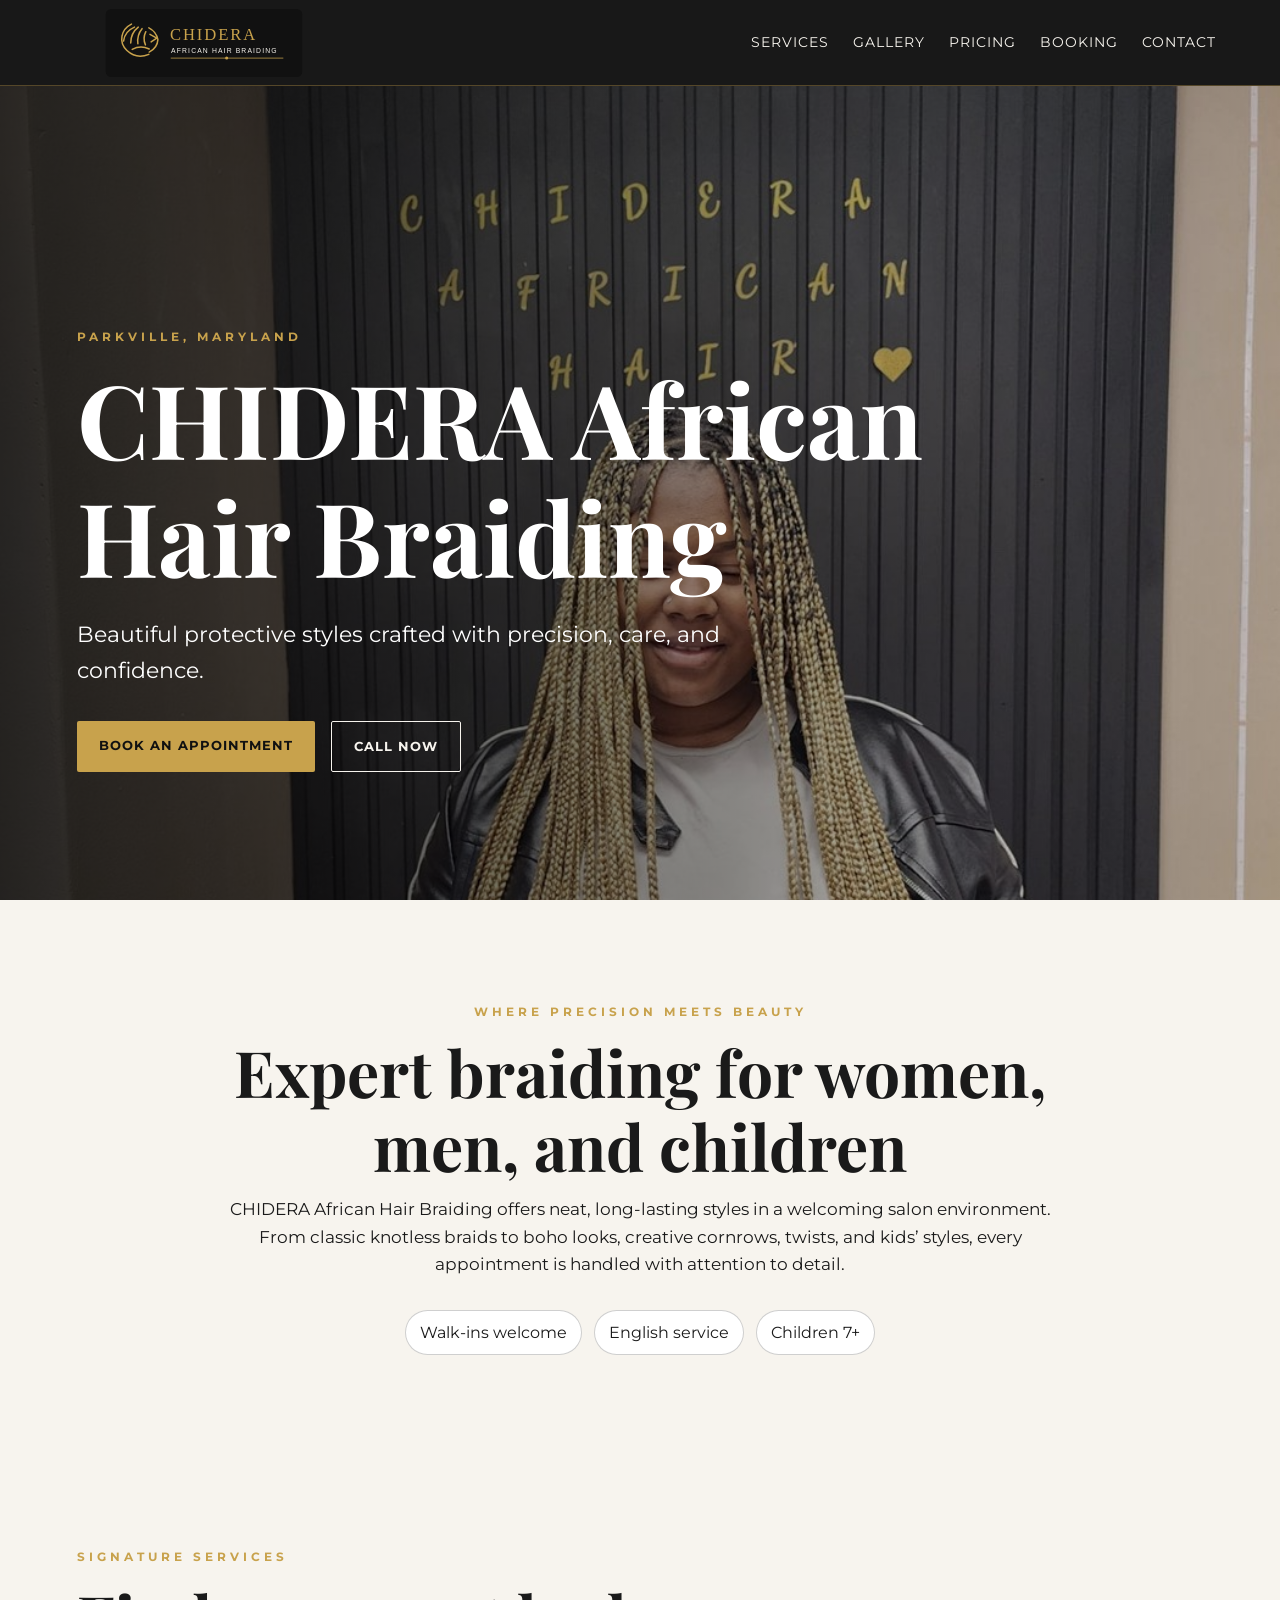
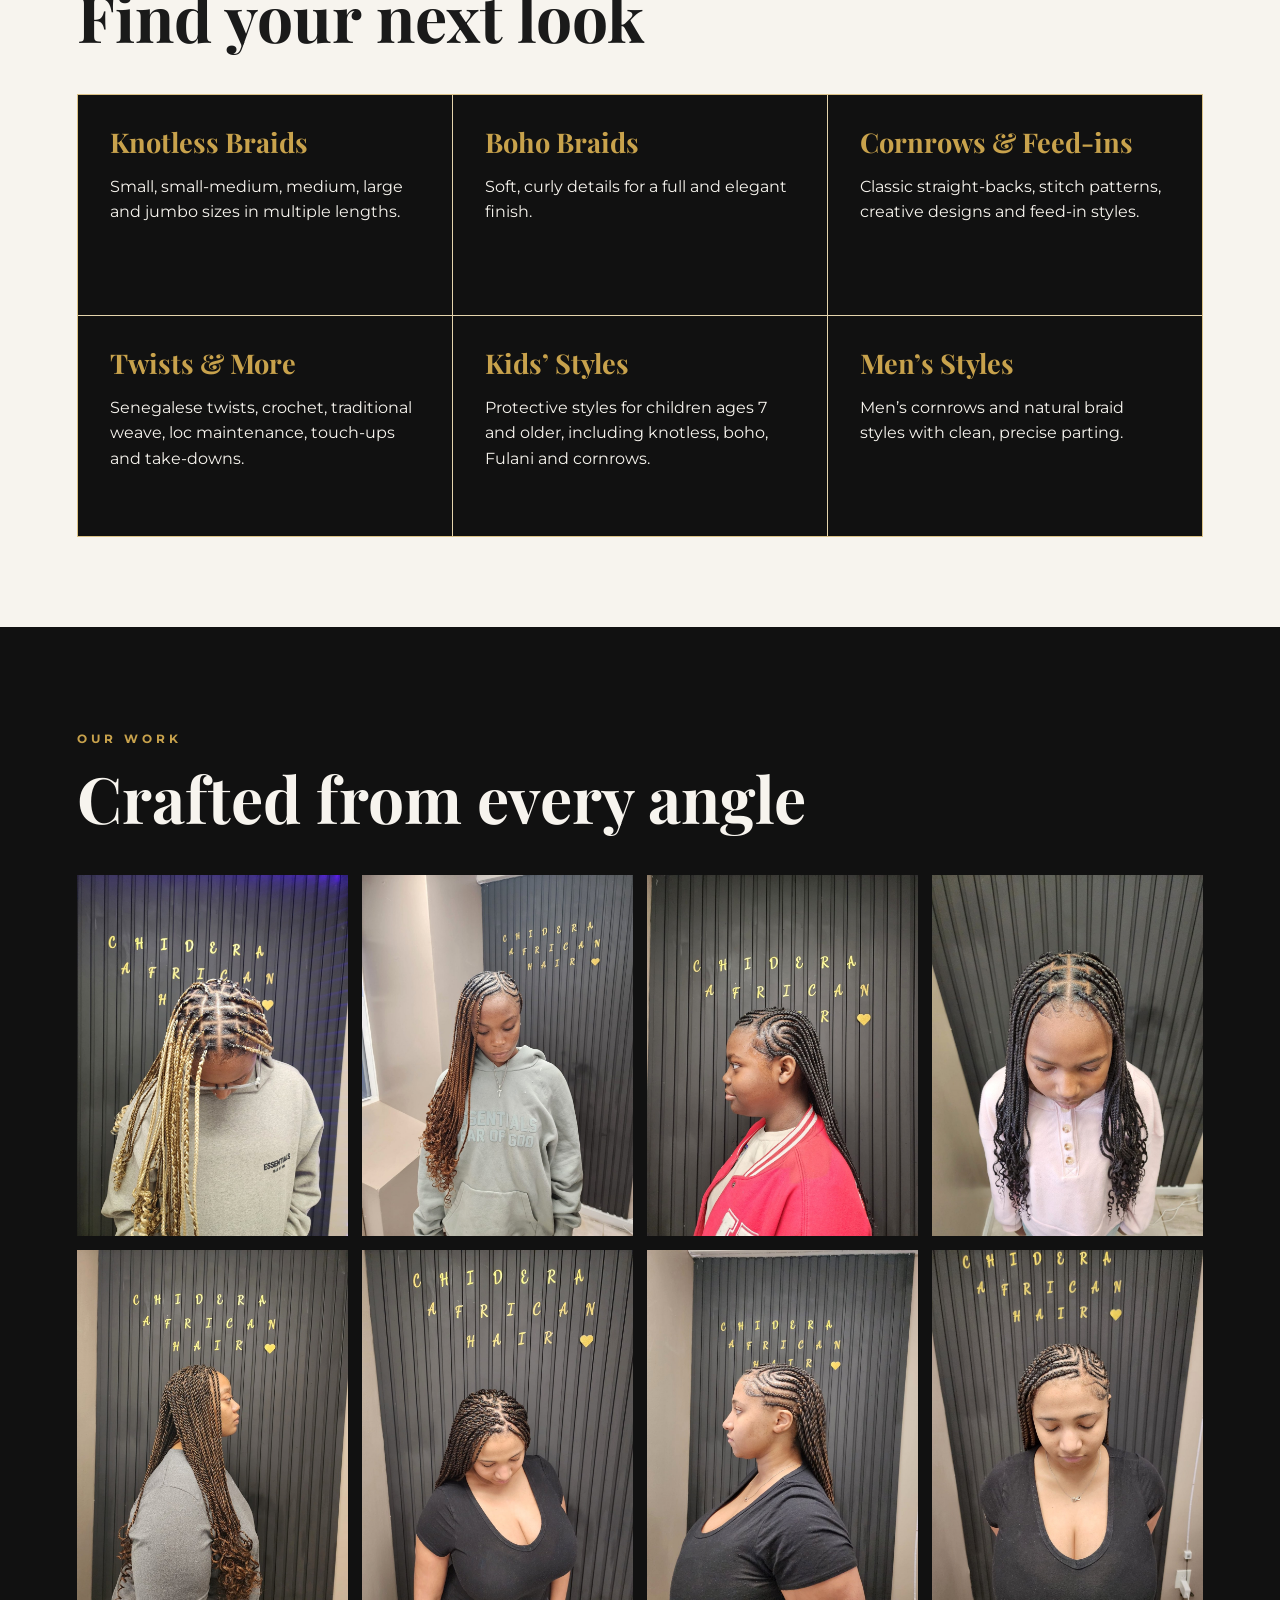
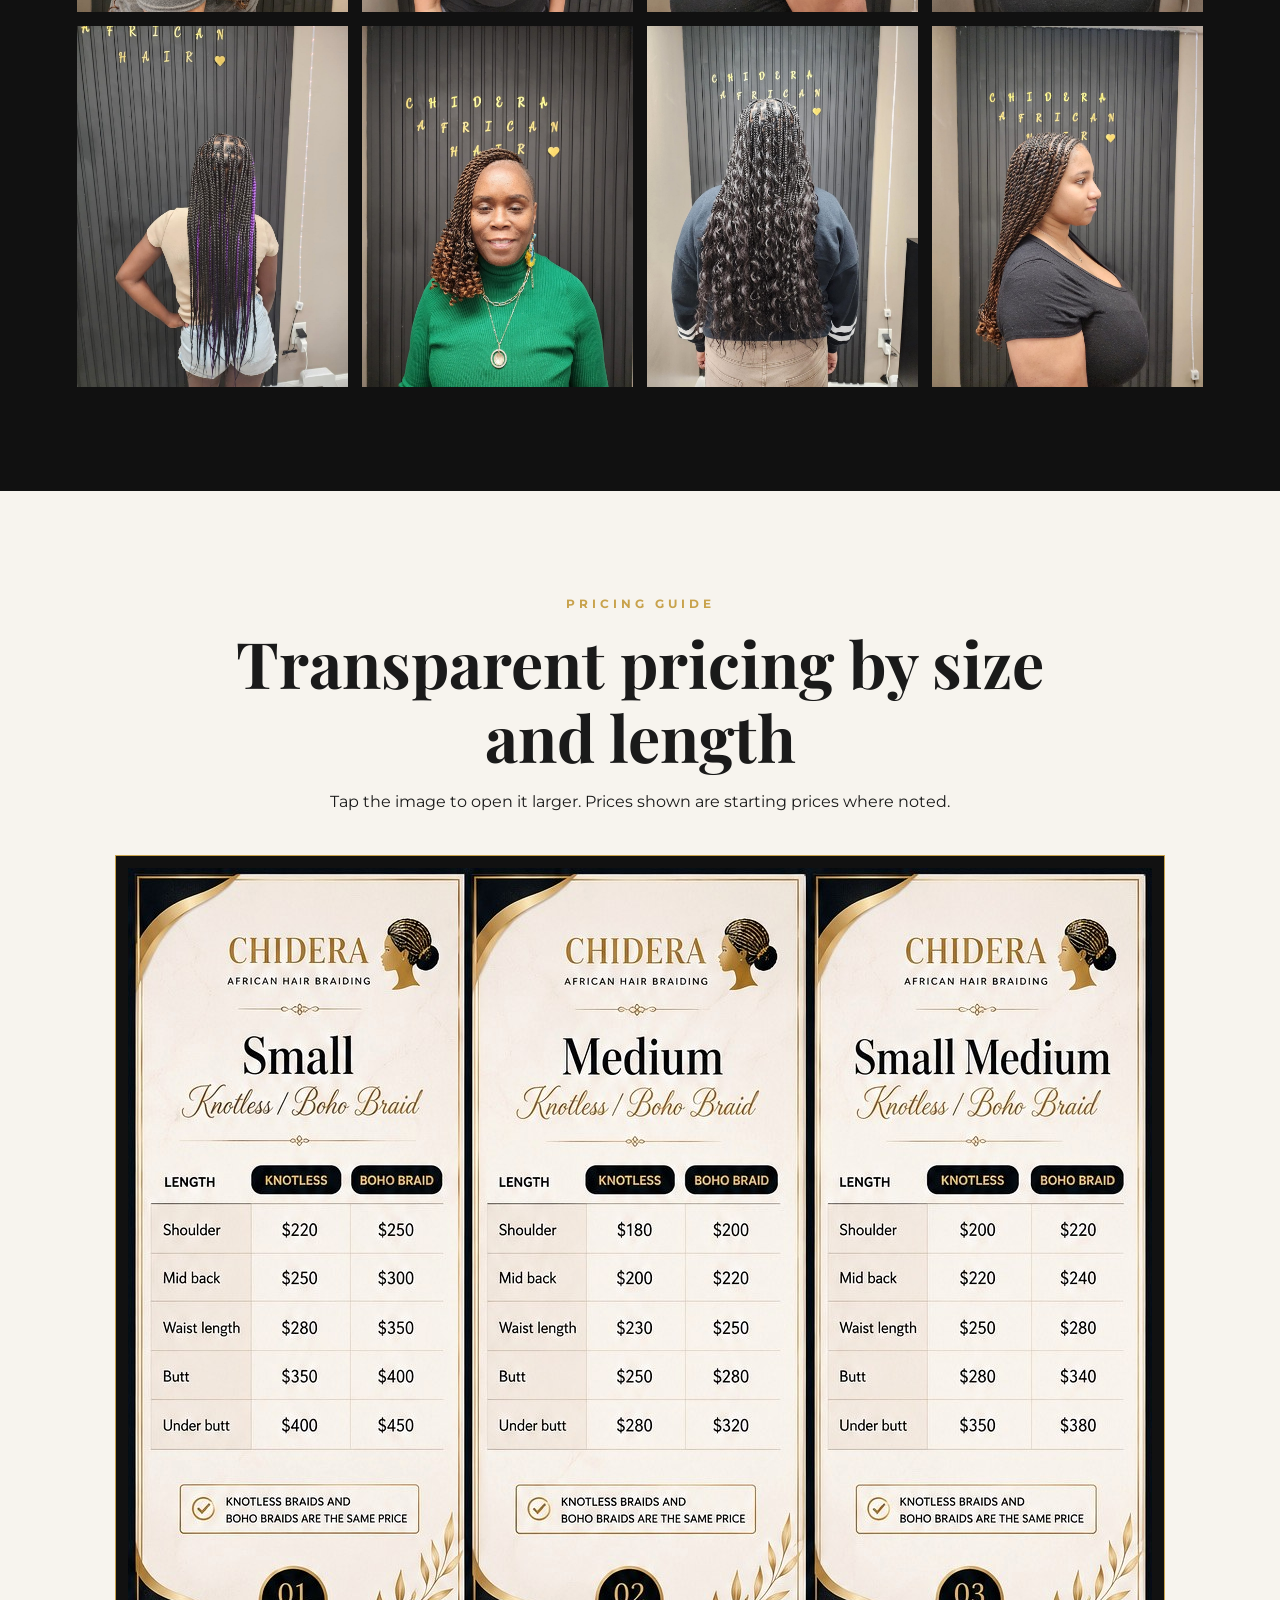
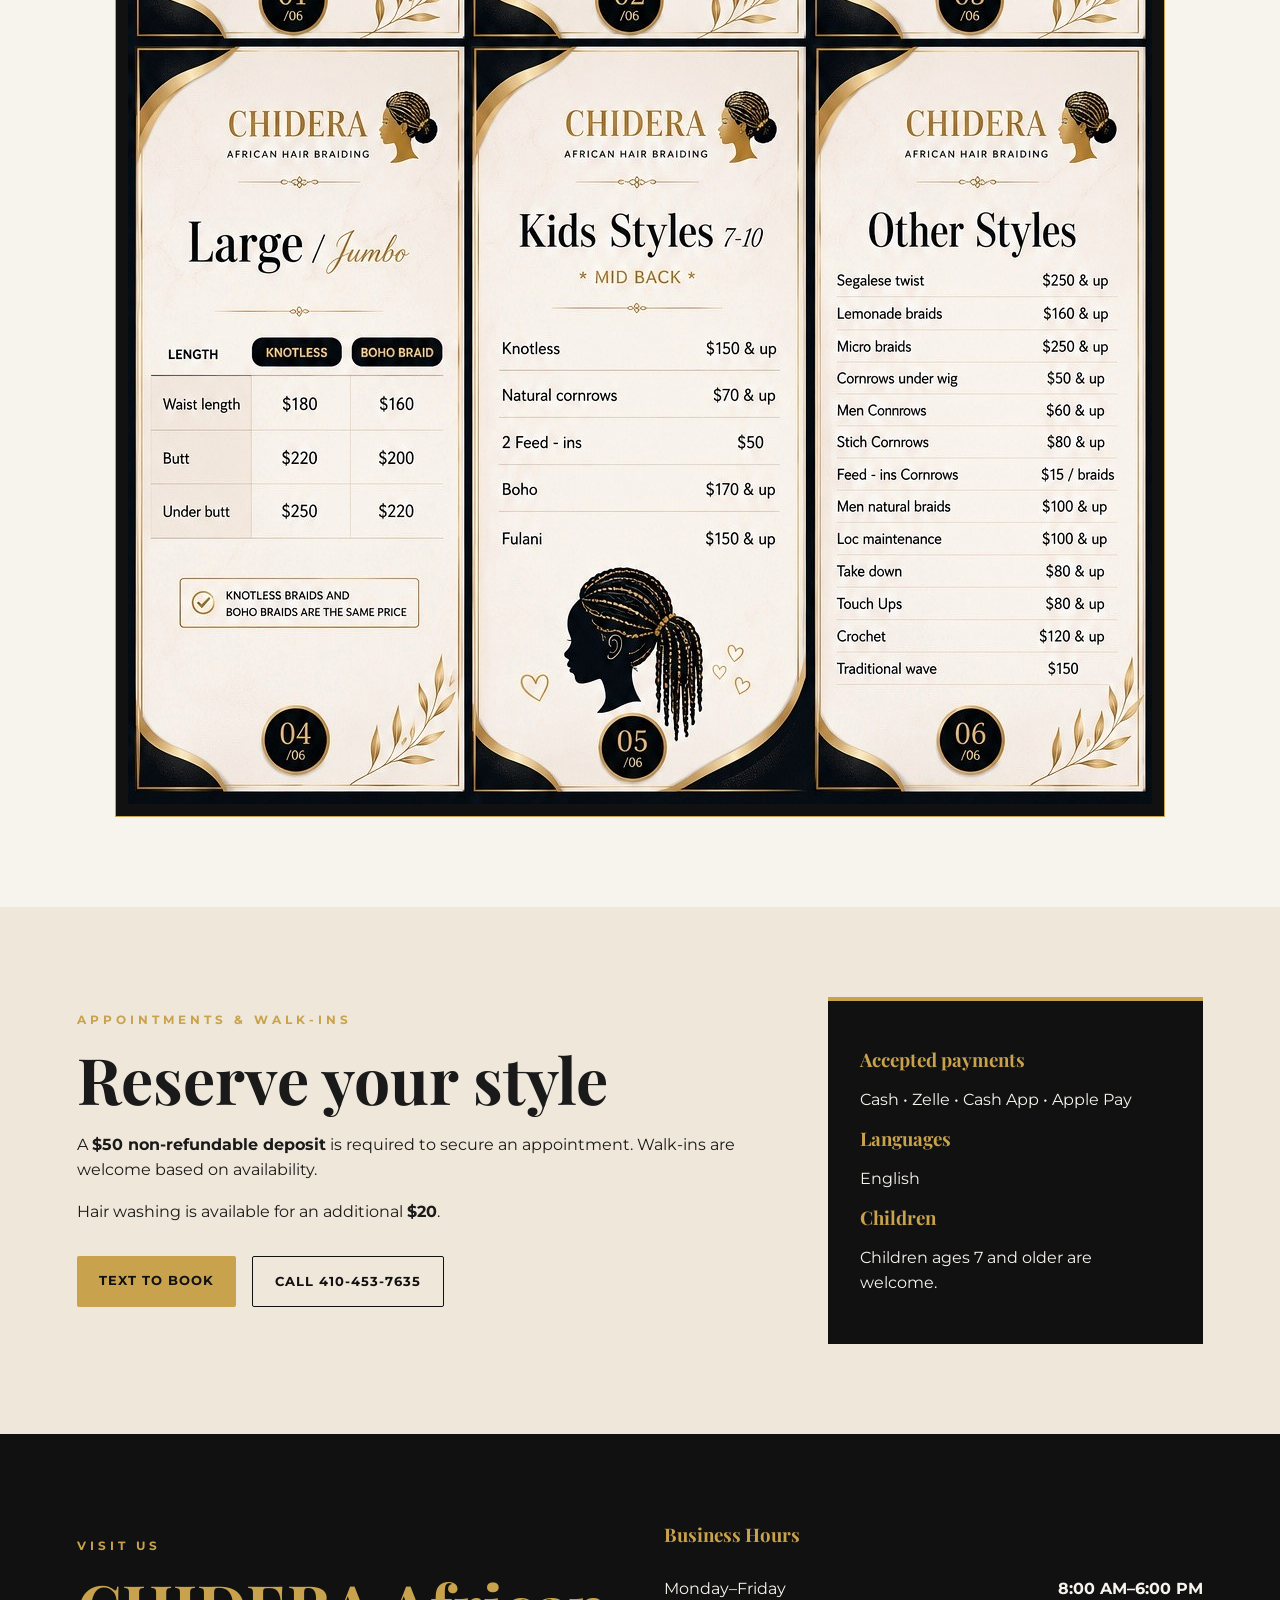
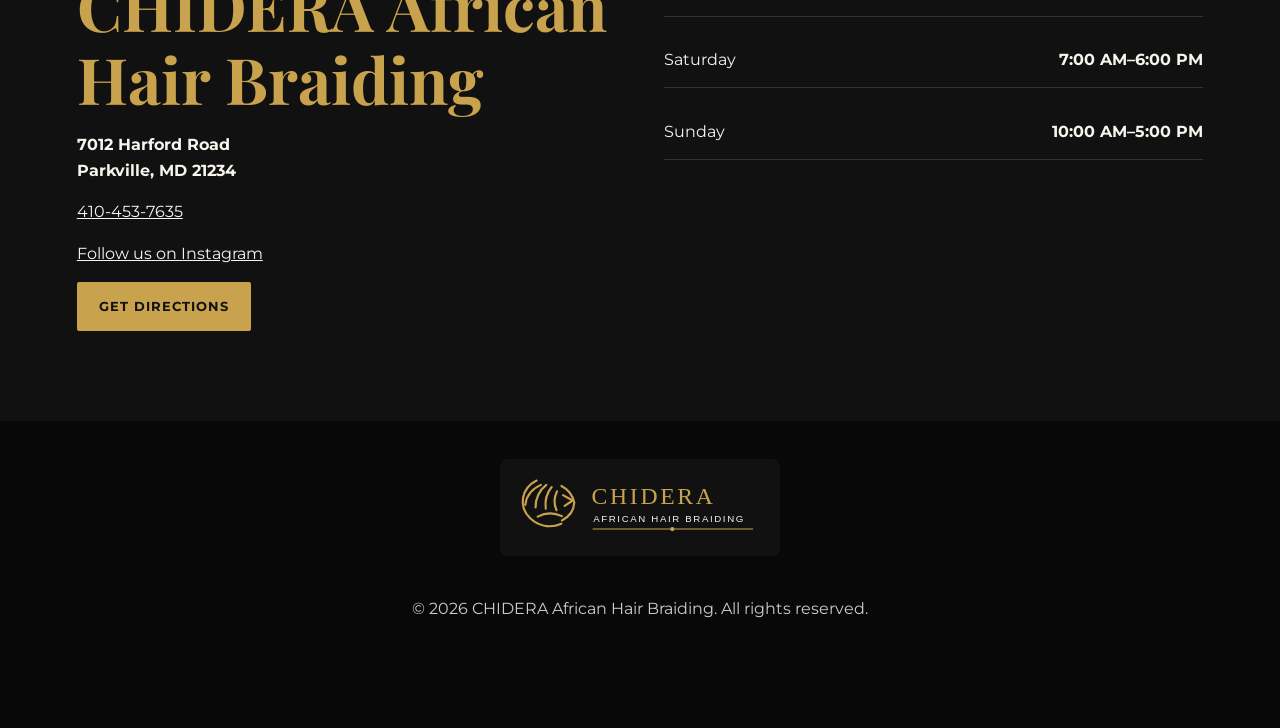
==== Index.html.html @ 881711e9 "Add files via upload" ====
<!doctype html>
<html lang="en">
<head>
  <meta charset="utf-8">
  <meta name="viewport" content="width=device-width, initial-scale=1">
  <title>CHIDERA African Hair Braiding | Parkville, MD</title>
  <meta name="description" content="Luxury African hair braiding in Parkville, Maryland. Knotless braids, boho braids, cornrows, twists, kids styles and more. Walk-ins welcome.">
  <link rel="preconnect" href="https://fonts.googleapis.com">
  <link rel="preconnect" href="https://fonts.gstatic.com" crossorigin>
  <link href="https://fonts.googleapis.com/css2?family=Montserrat:wght@400;500;600;700&family=Playfair+Display:wght@600;700&display=swap" rel="stylesheet">
  <link rel="stylesheet" href="styles.css">
</head>
<body>
<header class="nav">
  <a class="brand" href="#home"><img src="logo.svg" alt="CHIDERA African Hair Braiding"></a>
  <button class="menu" aria-label="Open menu">☰</button>
  <nav>
    <a href="#services">Services</a>
    <a href="#gallery">Gallery</a>
    <a href="#pricing">Pricing</a>
    <a href="#booking">Booking</a>
    <a href="#contact">Contact</a>
  </nav>
</header>

<main id="home">
  <section class="hero">
    <img src="hero.jpg" alt="Long blonde knotless braids by CHIDERA African Hair Braiding">
    <div class="hero-overlay"></div>
    <div class="hero-copy">
      <p class="eyebrow">Parkville, Maryland</p>
      <h1>CHIDERA African Hair Braiding</h1>
      <p>Beautiful protective styles crafted with precision, care, and confidence.</p>
      <div class="actions">
        <a class="btn gold" href="#booking">Book an Appointment</a>
        <a class="btn outline" href="tel:+14104537635">Call Now</a>
      </div>
    </div>
  </section>

  <section class="intro">
    <p class="eyebrow">Where precision meets beauty</p>
    <h2>Expert braiding for women, men, and children</h2>
    <p>CHIDERA African Hair Braiding offers neat, long-lasting styles in a welcoming salon environment. From classic knotless braids to boho looks, creative cornrows, twists, and kids’ styles, every appointment is handled with attention to detail.</p>
    <div class="chips">
      <span>Walk-ins welcome</span><span>English service</span><span>Children 7+</span>
    </div>
  </section>

  <section id="services" class="section">
    <div class="section-heading">
      <p class="eyebrow">Signature services</p>
      <h2>Find your next look</h2>
    </div>
    <div class="service-grid">
      <article><h3>Knotless Braids</h3><p>Small, small-medium, medium, large and jumbo sizes in multiple lengths.</p></article>
      <article><h3>Boho Braids</h3><p>Soft, curly details for a full and elegant finish.</p></article>
      <article><h3>Cornrows & Feed-ins</h3><p>Classic straight-backs, stitch patterns, creative designs and feed-in styles.</p></article>
      <article><h3>Twists & More</h3><p>Senegalese twists, crochet, traditional weave, loc maintenance, touch-ups and take-downs.</p></article>
      <article><h3>Kids’ Styles</h3><p>Protective styles for children ages 7 and older, including knotless, boho, Fulani and cornrows.</p></article>
      <article><h3>Men’s Styles</h3><p>Men’s cornrows and natural braid styles with clean, precise parting.</p></article>
    </div>
  </section>

  <section id="gallery" class="section gallery-section">
    <div class="section-heading">
      <p class="eyebrow">Our work</p>
      <h2>Crafted from every angle</h2>
    </div>
    <div class="gallery">
      <img src="gallery1.jpg" alt="Braided style">
      <img src="gallery2.jpg" alt="Twist style">
      <img src="gallery3.jpg" alt="Long box braids">
      <img src="gallery4.jpg" alt="Fulani braids">
      <img src="gallery5.jpg" alt="Boho twists">
      <img src="gallery6.jpg" alt="Curled side braid style">
      <img src="gallery7.jpg" alt="Kids cornrow style">
      <img src="gallery8.jpg" alt="Feed-in braid style">
      <img src="gallery9.jpg" alt="Long boho braids">
      <img src="gallery10.jpg" alt="Kids boho braids">
      <img src="gallery11.jpg" alt="Side-swept cornrows">
      <img src="gallery12.jpg" alt="Long twist style">
    </div>
  </section>

  <section id="pricing" class="section pricing">
    <div class="section-heading">
      <p class="eyebrow">Pricing guide</p>
      <h2>Transparent pricing by size and length</h2>
      <p>Tap the image to open it larger. Prices shown are starting prices where noted.</p>
    </div>
    <a href="prices.jpg" target="_blank" class="price-card">
      <img src="prices.jpg" alt="CHIDERA African Hair Braiding price list">
    </a>
  </section>

  <section id="booking" class="section booking">
    <div>
      <p class="eyebrow">Appointments & walk-ins</p>
      <h2>Reserve your style</h2>
      <p>A <strong>$50 non-refundable deposit</strong> is required to secure an appointment. Walk-ins are welcome based on availability.</p>
            <p>Hair washing is available for an additional <strong>$20</strong>.</p>
      <div class="actions">
        <a class="btn gold" href="sms:+14104537635?&body=Hello%20CHIDERA%2C%20I%20would%20like%20to%20book%20an%20appointment.">Text to Book</a>
        <a class="btn outline dark" href="tel:+14104537635">Call 410-453-7635</a>
      </div>
    </div>
    <aside>
      <h3>Accepted payments</h3>
      <p>Cash • Zelle • Cash App • Apple Pay</p>
      <h3>Languages</h3>
      <p>English</p>
      <h3>Children</h3>
      <p>Children ages 7 and older are welcome.</p>
    </aside>
  </section>

  <section id="contact" class="section contact">
    <div>
      <p class="eyebrow">Visit us</p>
      <h2>CHIDERA African Hair Braiding</h2>
      <p><strong>7012 Harford Road<br>Parkville, MD 21234</strong></p>
      <p><a href="tel:+14104537635">410-453-7635</a></p>
      <p><a href="https://www.instagram.com/chideraafricanhair?igsh=MWhpanRmNjJzamo5cA==" target="_blank" rel="noopener">Follow us on Instagram</a></p>
      <a class="btn gold" href="https://www.google.com/maps/search/?api=1&query=7012+Harford+Road+Parkville+MD+21234" target="_blank" rel="noopener">Get Directions</a>
    </div>
    <div class="hours">
      <h3>Business Hours</h3>
      <p><span>Monday–Friday</span><strong>8:00 AM–6:00 PM</strong></p>
      <p><span>Saturday</span><strong>7:00 AM–6:00 PM</strong></p>
      <p><span>Sunday</span><strong>10:00 AM–5:00 PM</strong></p>
    </div>
  </section>
</main>

<footer>
  <img src="logo.svg" alt="">
  <p>© <span id="year"></span> CHIDERA African Hair Braiding. All rights reserved.</p>
</footer>

<div class="mobile-bar">
  <a href="tel:+14104537635">Call</a>
  <a href="sms:+14104537635">Text</a>
  <a href="#booking">Book</a>
</div>
<script src="script.js"></script>
</body>
</html>
---- styles.css ----
:root{
  --black:#111111; --gold:#c8a24c; --ivory:#f7f4ee; --cocoa:#8b5e3c; --white:#fff;
}
*{box-sizing:border-box}
html{scroll-behavior:smooth}
body{margin:0;background:var(--ivory);color:#1a1a1a;font-family:Montserrat,Arial,sans-serif;line-height:1.6}
h1,h2,h3{font-family:"Playfair Display",Georgia,serif;line-height:1.15;margin:0 0 .8rem}
h1{font-size:clamp(3rem,8vw,6.5rem);max-width:900px}
h2{font-size:clamp(2.2rem,5vw,4.2rem)}
a{color:inherit}
.nav{height:86px;display:flex;align-items:center;justify-content:space-between;padding:10px 5vw;background:rgba(17,17,17,.97);position:sticky;top:0;z-index:30;border-bottom:1px solid rgba(200,162,76,.35)}
.brand img{width:280px;max-height:68px;display:block}
.nav nav{display:flex;gap:1.5rem}
.nav nav a{color:var(--ivory);text-decoration:none;font-size:.9rem;text-transform:uppercase;letter-spacing:1px}
.menu{display:none;background:none;border:0;color:var(--gold);font-size:2rem}
.hero{position:relative;min-height:calc(100vh - 86px);display:grid;align-items:end;overflow:hidden;background:#000}
.hero>img{position:absolute;inset:0;width:100%;height:100%;object-fit:cover;object-position:center 25%}
.hero-overlay{position:absolute;inset:0;background:linear-gradient(90deg,rgba(0,0,0,.82) 0%,rgba(0,0,0,.48) 50%,rgba(0,0,0,.12) 100%)}
.hero-copy{position:relative;z-index:2;color:#fff;padding:8vw 6vw 10vw;max-width:1050px}
.hero-copy p:not(.eyebrow){font-size:clamp(1.05rem,2vw,1.4rem);max-width:690px}
.eyebrow{text-transform:uppercase;letter-spacing:4px;color:var(--gold);font-weight:700;font-size:.78rem}
.actions{display:flex;gap:1rem;flex-wrap:wrap;margin-top:2rem}
.btn{display:inline-block;padding:14px 22px;border-radius:2px;text-decoration:none;font-weight:700;text-transform:uppercase;letter-spacing:1px;font-size:.82rem}
.btn.gold{background:var(--gold);color:#111}
.btn.outline{border:1px solid var(--ivory);color:var(--ivory)}
.btn.outline.dark{border-color:#111;color:#111}
.intro,.section{padding:90px 6vw}
.intro{text-align:center;max-width:1050px;margin:auto}
.intro p:not(.eyebrow){max-width:850px;margin:0 auto 2rem;font-size:1.08rem}
.chips{display:flex;justify-content:center;gap:.7rem;flex-wrap:wrap}
.chips span{border:1px solid rgba(17,17,17,.2);padding:.55rem .9rem;border-radius:50px;background:white}
.section-heading{max-width:850px;margin-bottom:2.5rem}
.service-grid{display:grid;grid-template-columns:repeat(3,1fr);gap:1px;background:rgba(200,162,76,.4);border:1px solid rgba(200,162,76,.4)}
.service-grid article{background:#111;color:#f7f4ee;padding:2rem;min-height:220px}
.service-grid h3{color:var(--gold);font-size:1.7rem}
.gallery-section{background:#111;color:var(--ivory)}
.gallery{columns:4 260px;column-gap:14px}
.gallery img{width:100%;display:block;margin:0 0 14px;break-inside:avoid;cursor:zoom-in;transition:transform .25s ease}
.gallery img:hover{transform:scale(1.015)}
.pricing{text-align:center}
.pricing .section-heading{margin-left:auto;margin-right:auto}
.price-card{display:block;max-width:1050px;margin:auto;background:#111;padding:12px;border:1px solid var(--gold)}
.price-card img{display:block;width:100%;height:auto}
.booking{display:grid;grid-template-columns:1.5fr .8fr;gap:3rem;background:#efe7da}
.booking aside{background:#111;color:var(--ivory);padding:2rem;border-top:4px solid var(--gold)}
.booking aside h3{color:var(--gold);margin-top:1rem}
.contact{display:grid;grid-template-columns:1fr 1fr;gap:3rem;background:#111;color:var(--ivory)}
.contact h2,.contact h3{color:var(--gold)}
.hours p{display:flex;justify-content:space-between;gap:1rem;padding:.9rem 0;border-bottom:1px solid rgba(255,255,255,.14)}
footer{background:#080808;color:#ccc;text-align:center;padding:38px 20px 90px}
footer img{width:280px;max-width:90%;margin-bottom:1rem}
.mobile-bar{display:none}
@media(max-width:900px){
  .nav nav{display:none;position:absolute;top:86px;left:0;right:0;background:#111;padding:1.4rem 6vw;flex-direction:column}
  .nav nav.open{display:flex}
  .menu{display:block}
  .brand img{width:225px}
  .service-grid{grid-template-columns:1fr 1fr}
  .booking,.contact{grid-template-columns:1fr}
}
@media(max-width:600px){
  .nav{height:74px}
  .nav nav{top:74px}
  .brand img{width:190px}
  .hero{min-height:78vh}
  .hero>img{object-position:58% center}
  .hero-copy{padding:22vh 6vw 8vh}
  .intro,.section{padding:65px 6vw}
  .service-grid{grid-template-columns:1fr}
  .service-grid article{min-height:auto}
  .gallery{columns:2 140px}
  .mobile-bar{position:fixed;display:grid;grid-template-columns:repeat(3,1fr);left:0;right:0;bottom:0;background:#111;z-index:50;border-top:1px solid var(--gold)}
  .mobile-bar a{text-align:center;color:var(--ivory);text-decoration:none;padding:14px 8px;font-weight:700}
  .mobile-bar a:last-child{background:var(--gold);color:#111}
}
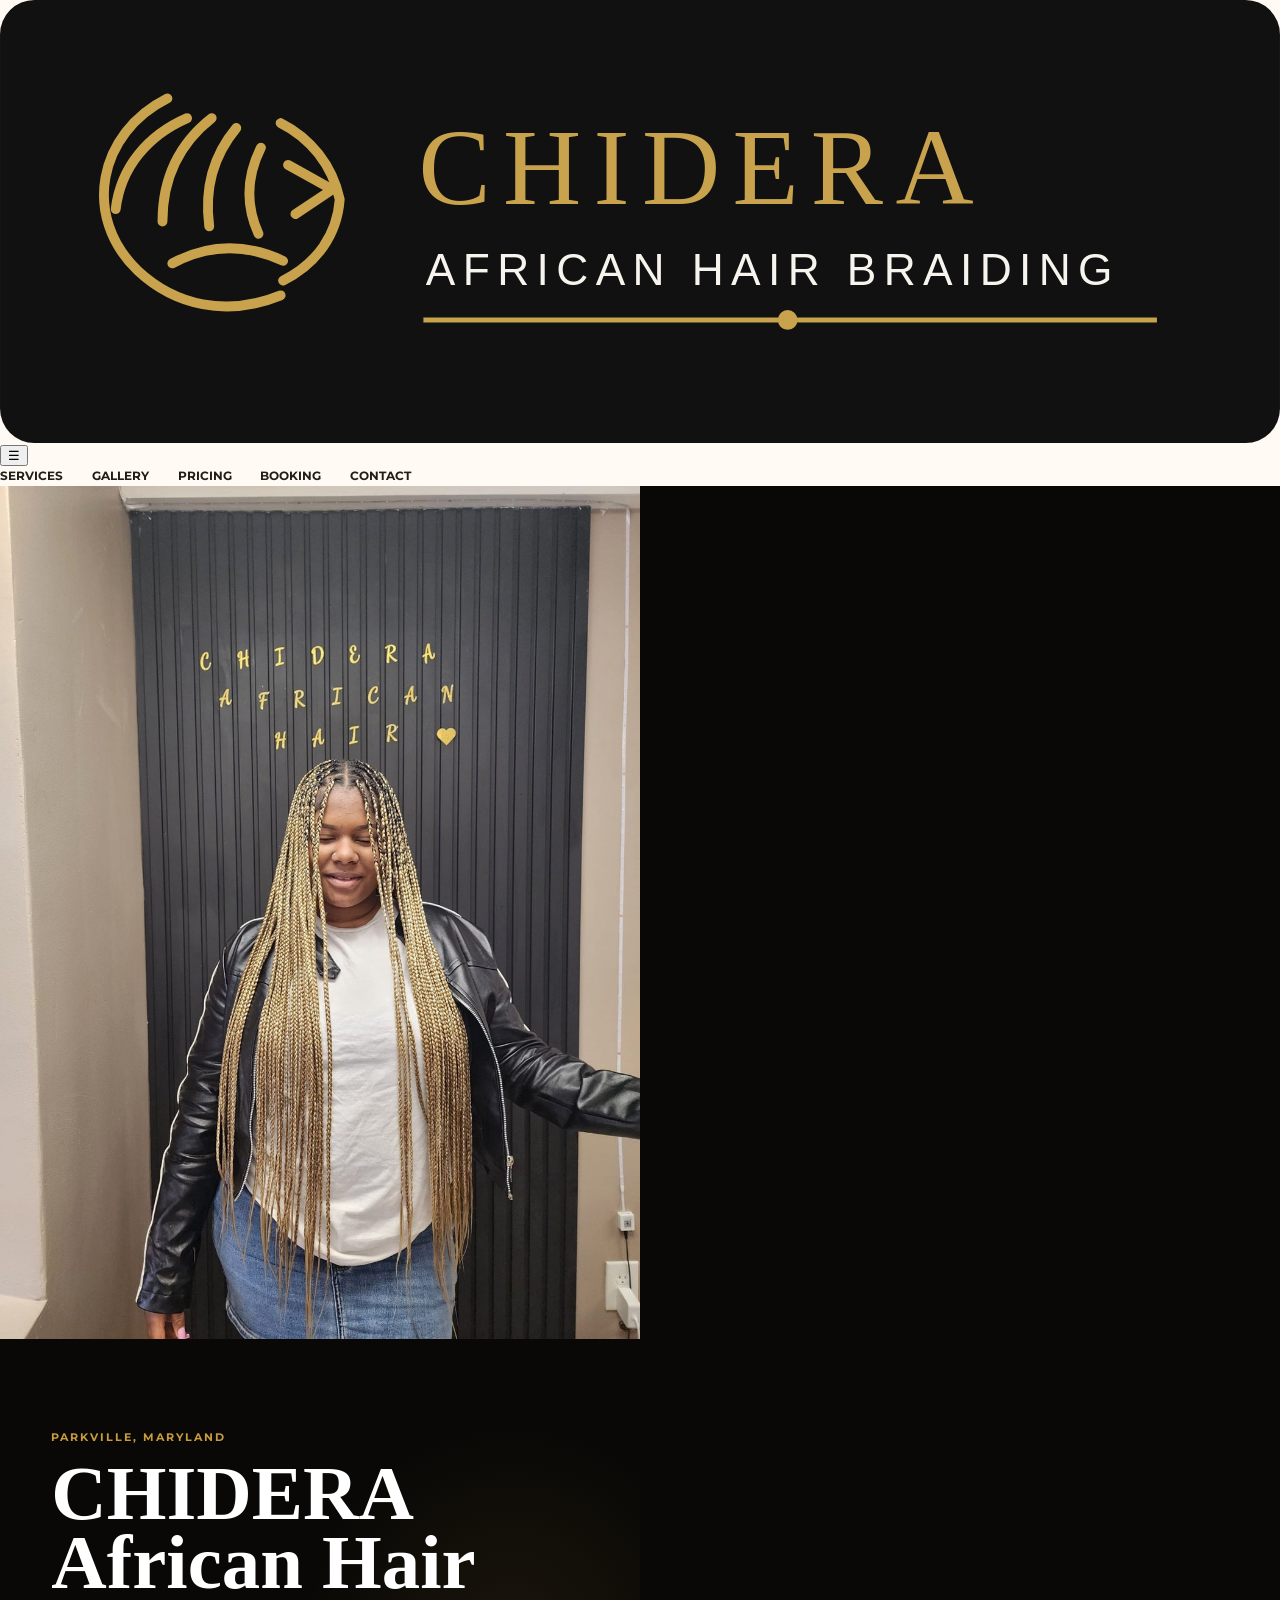
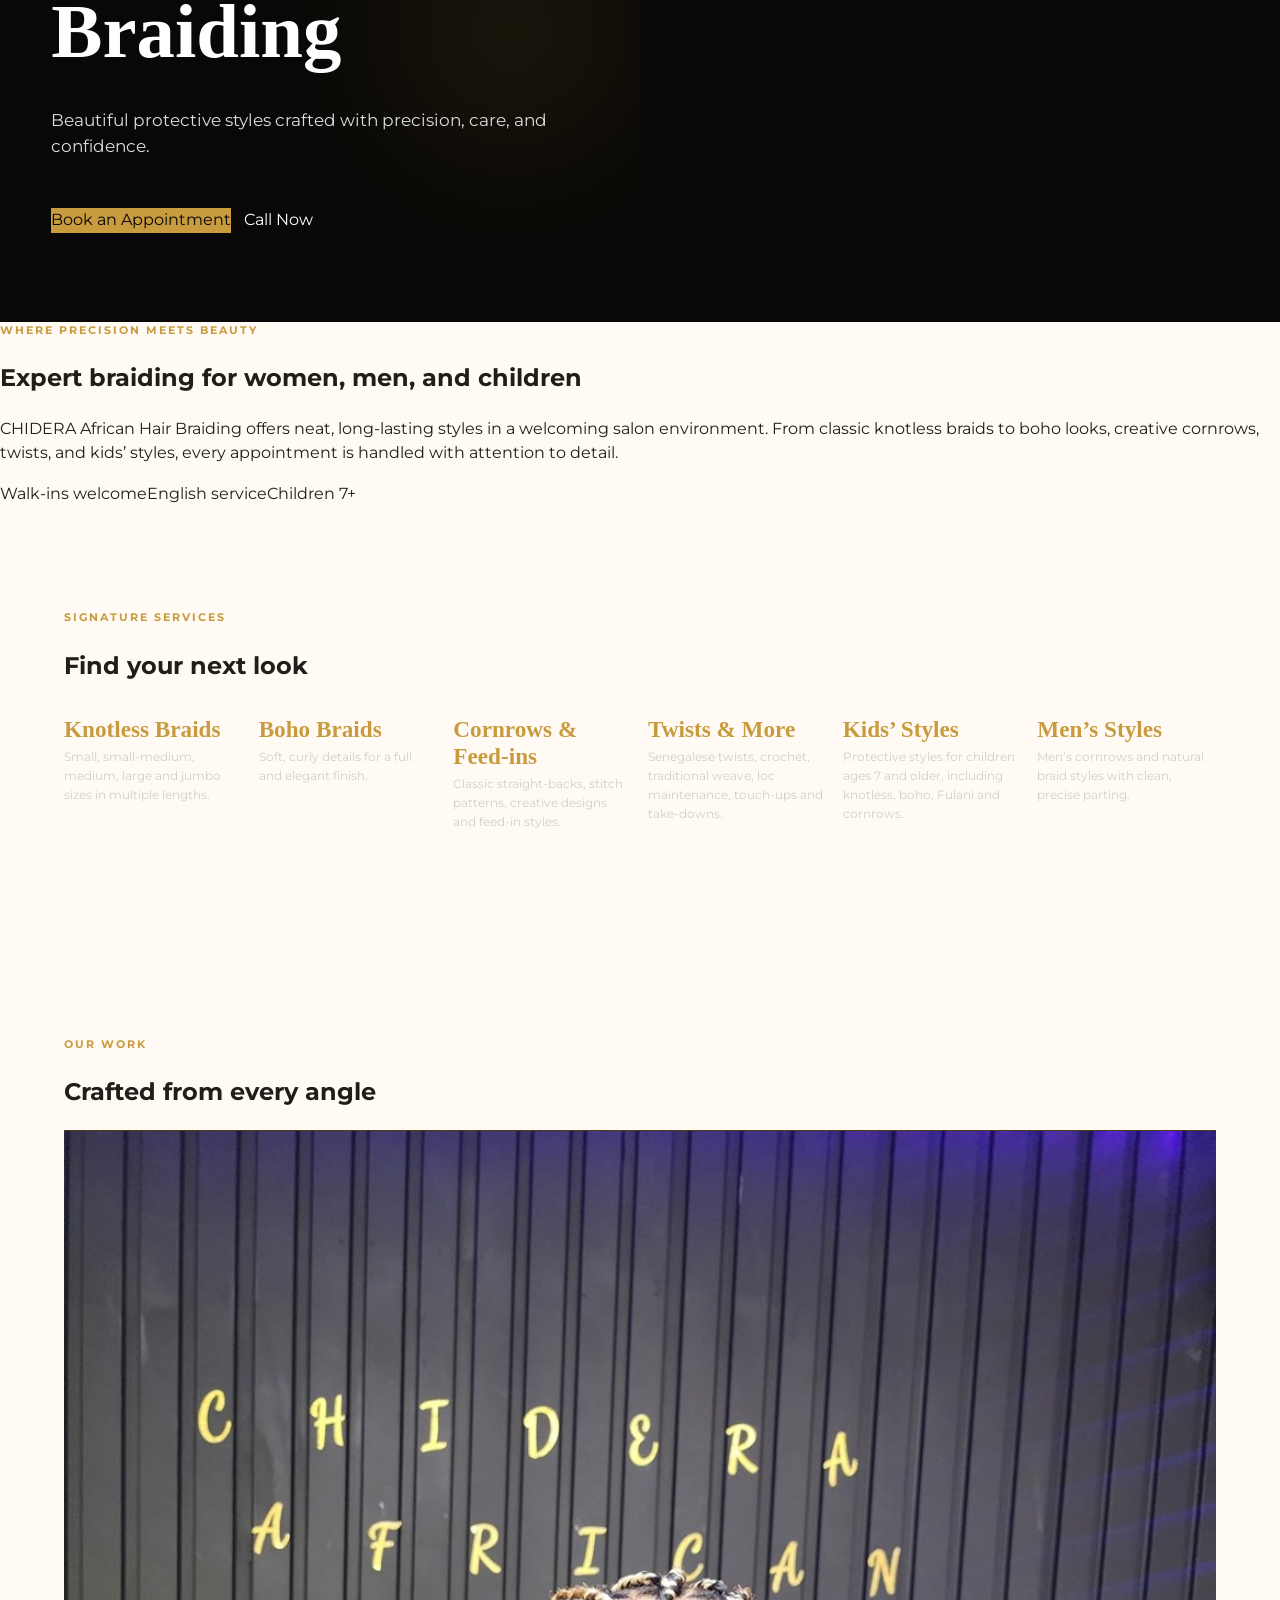
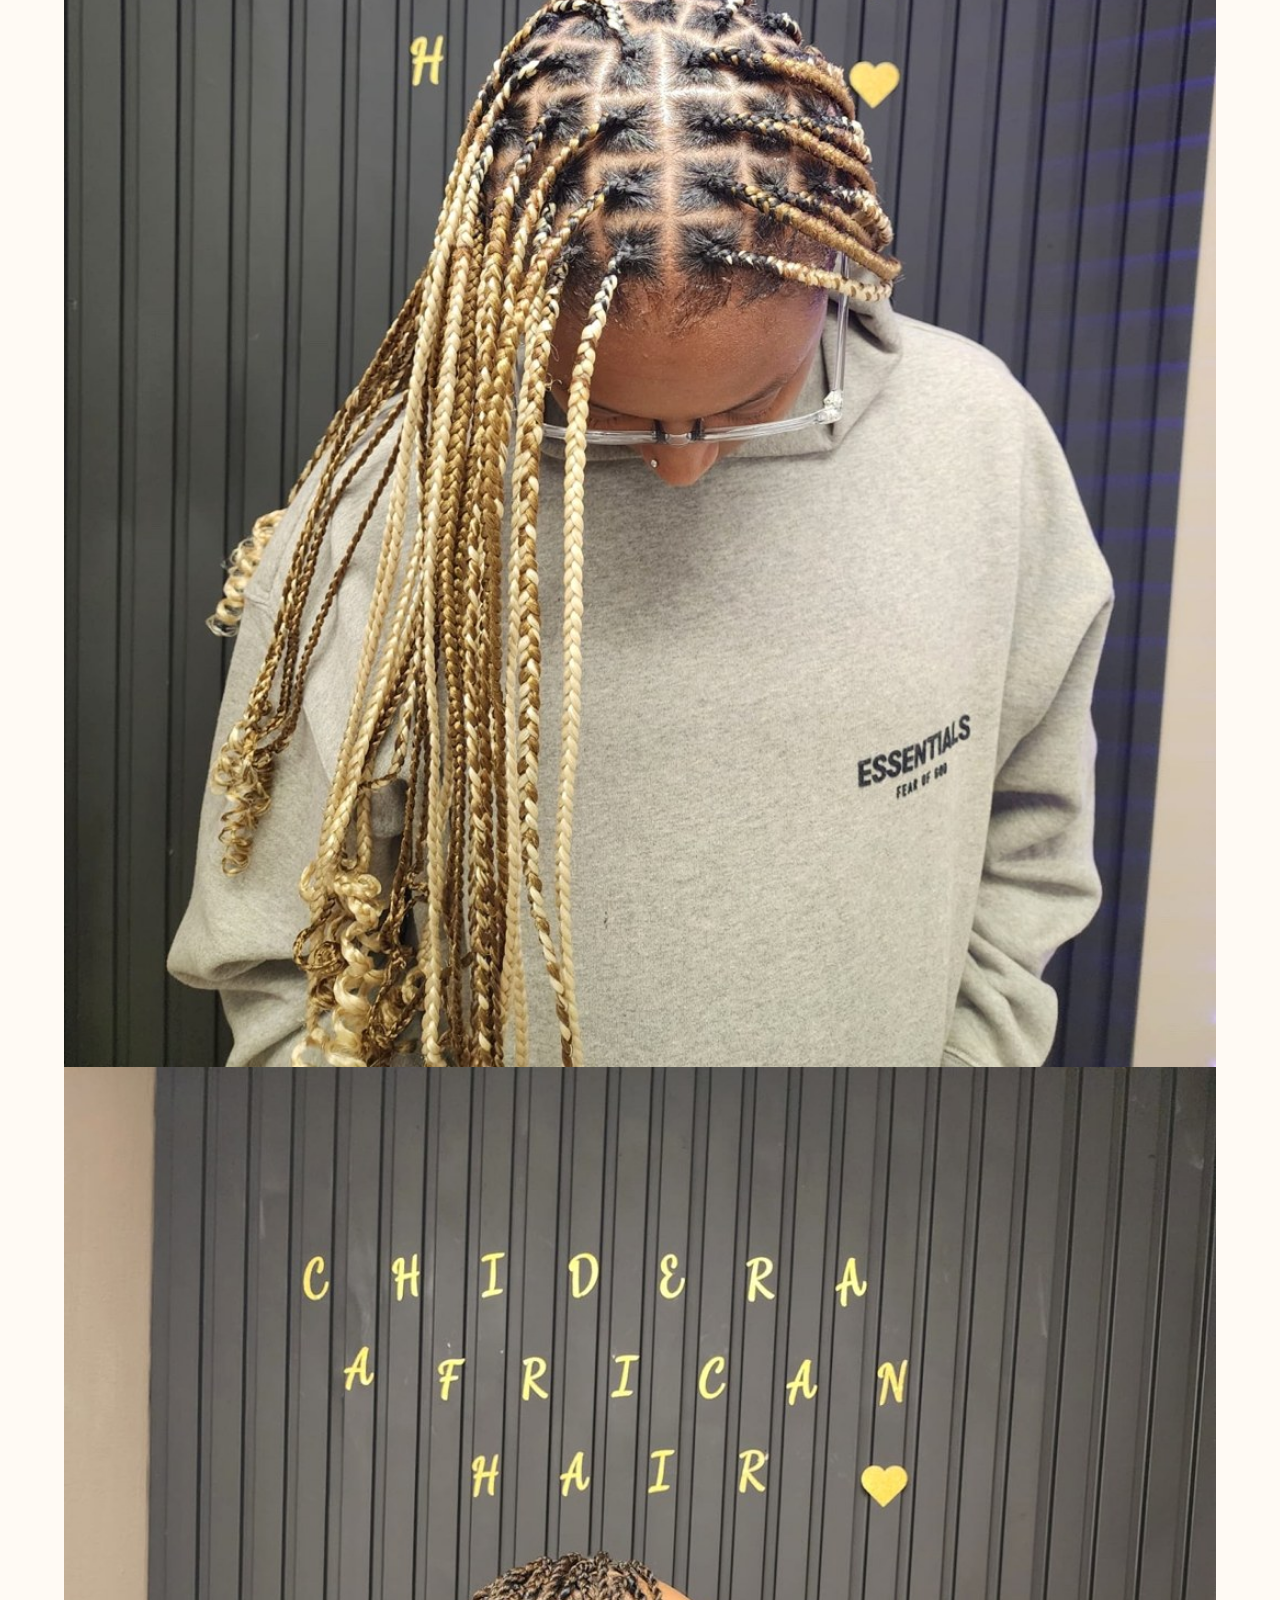
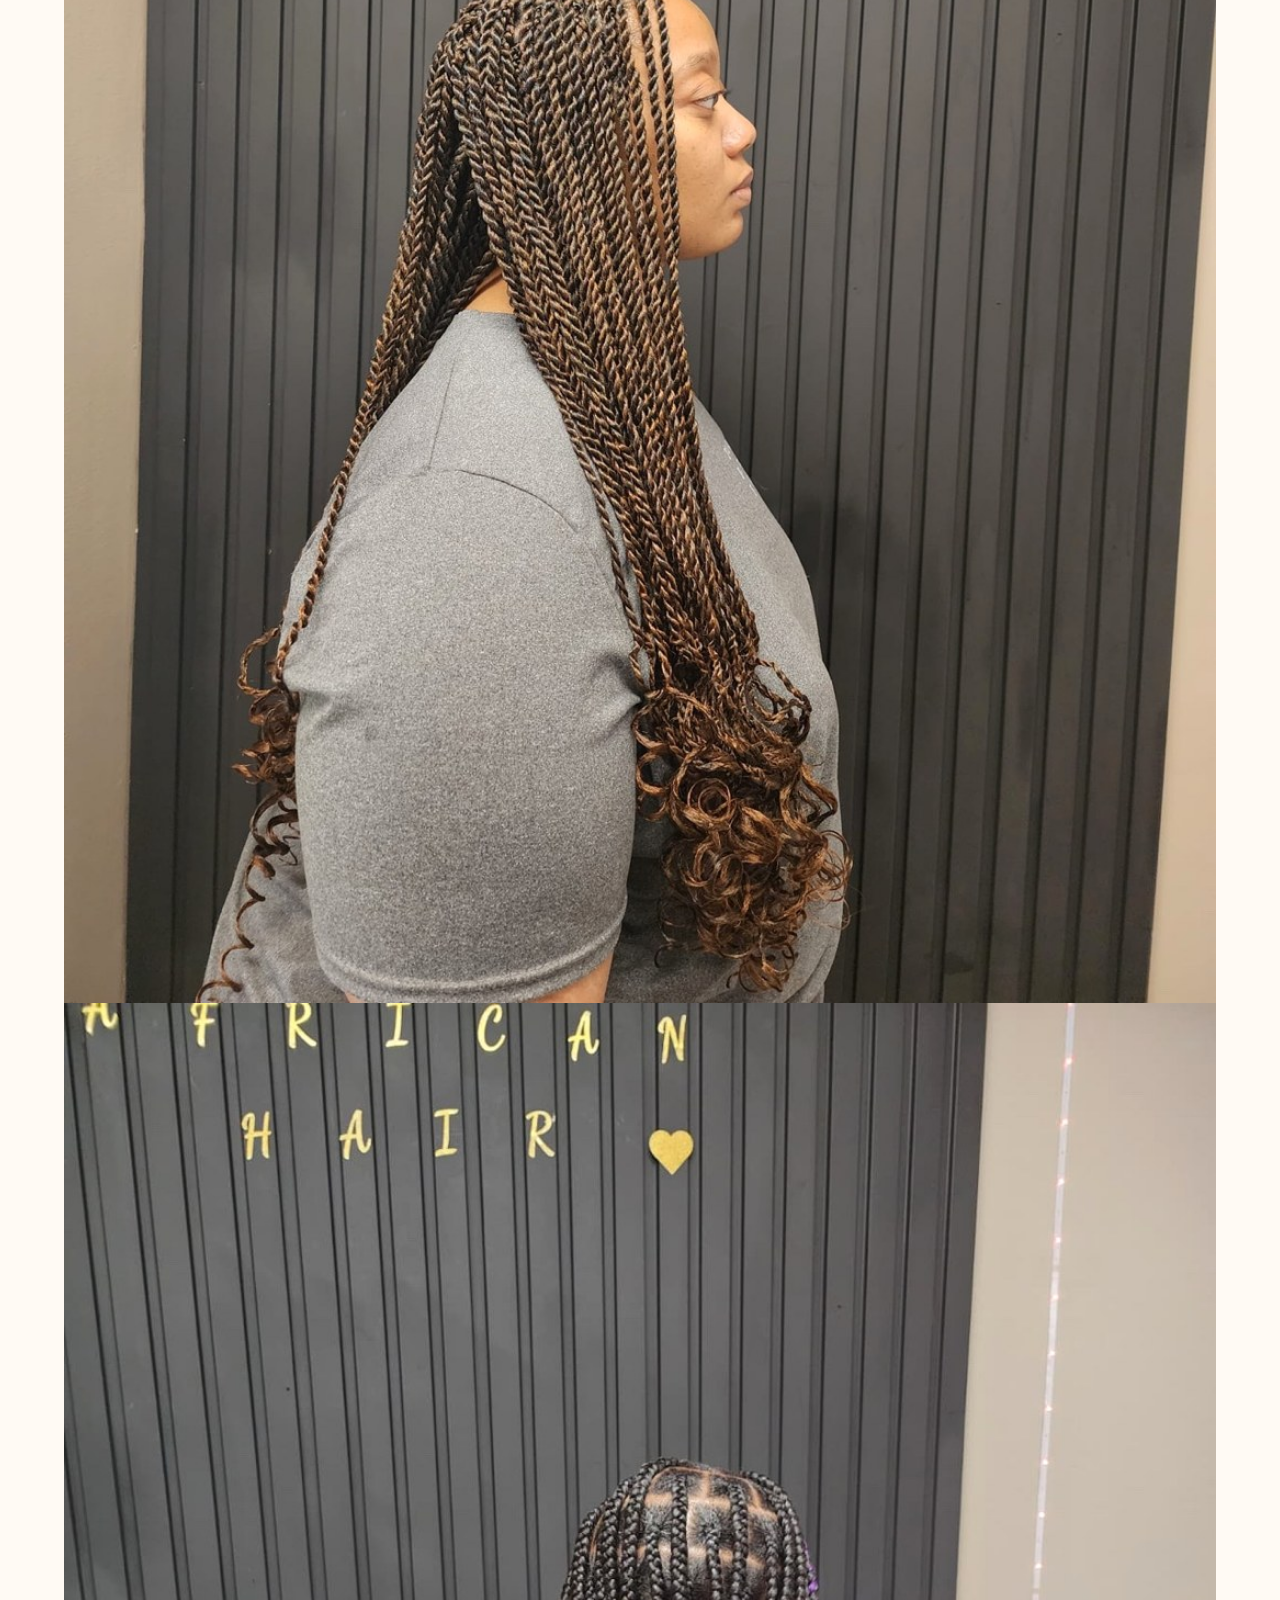
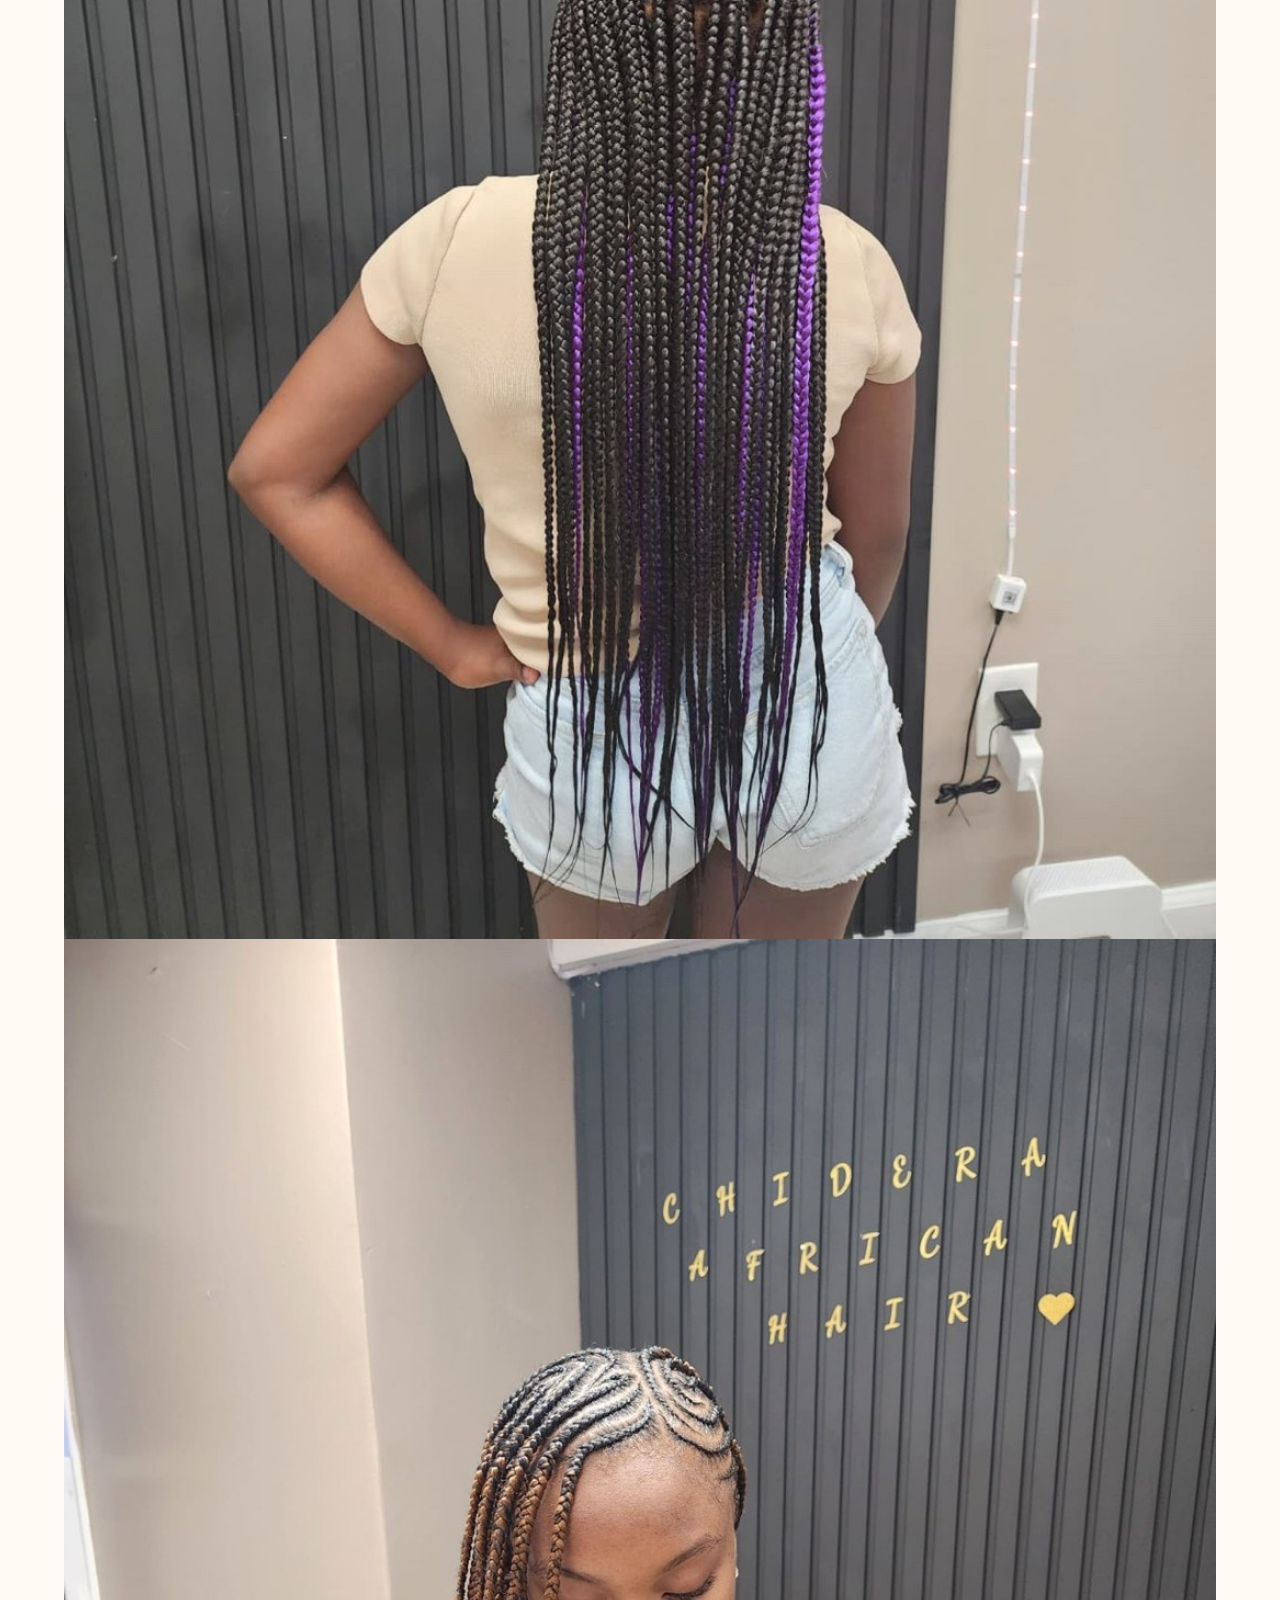
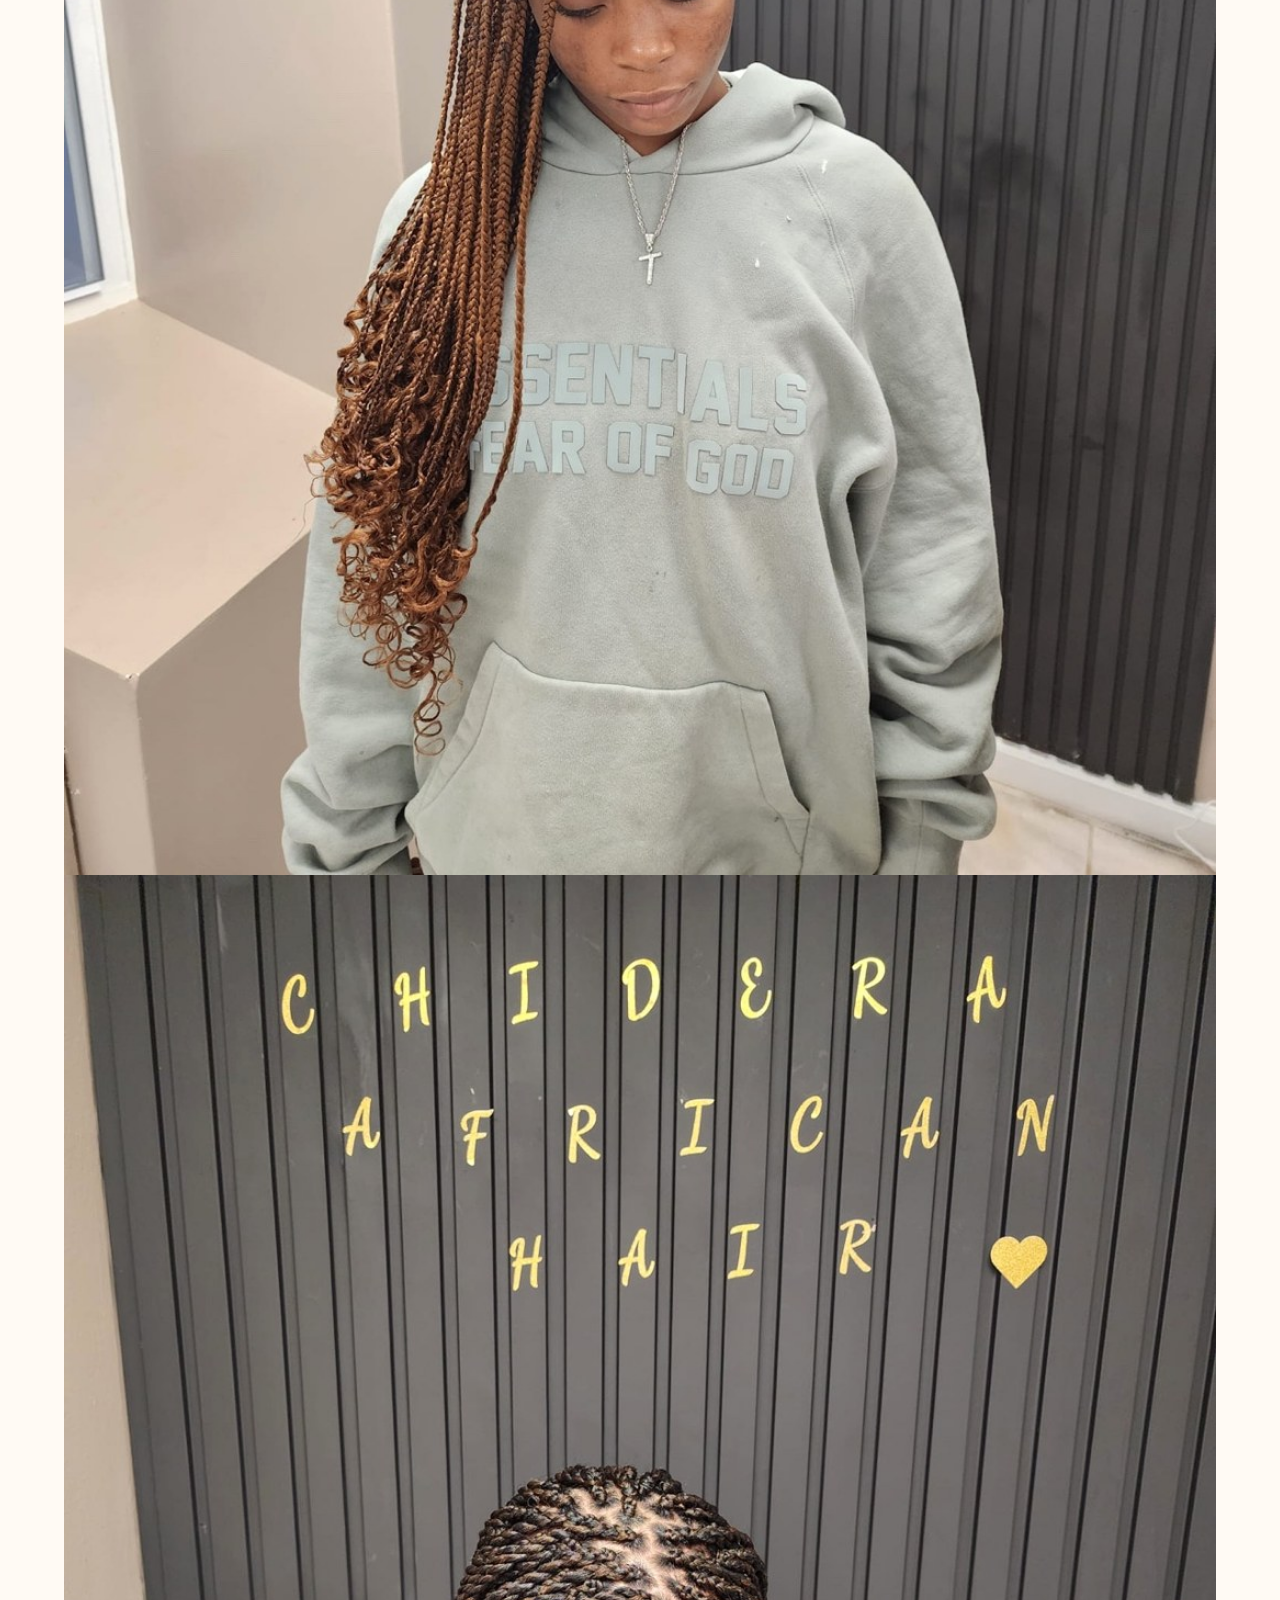
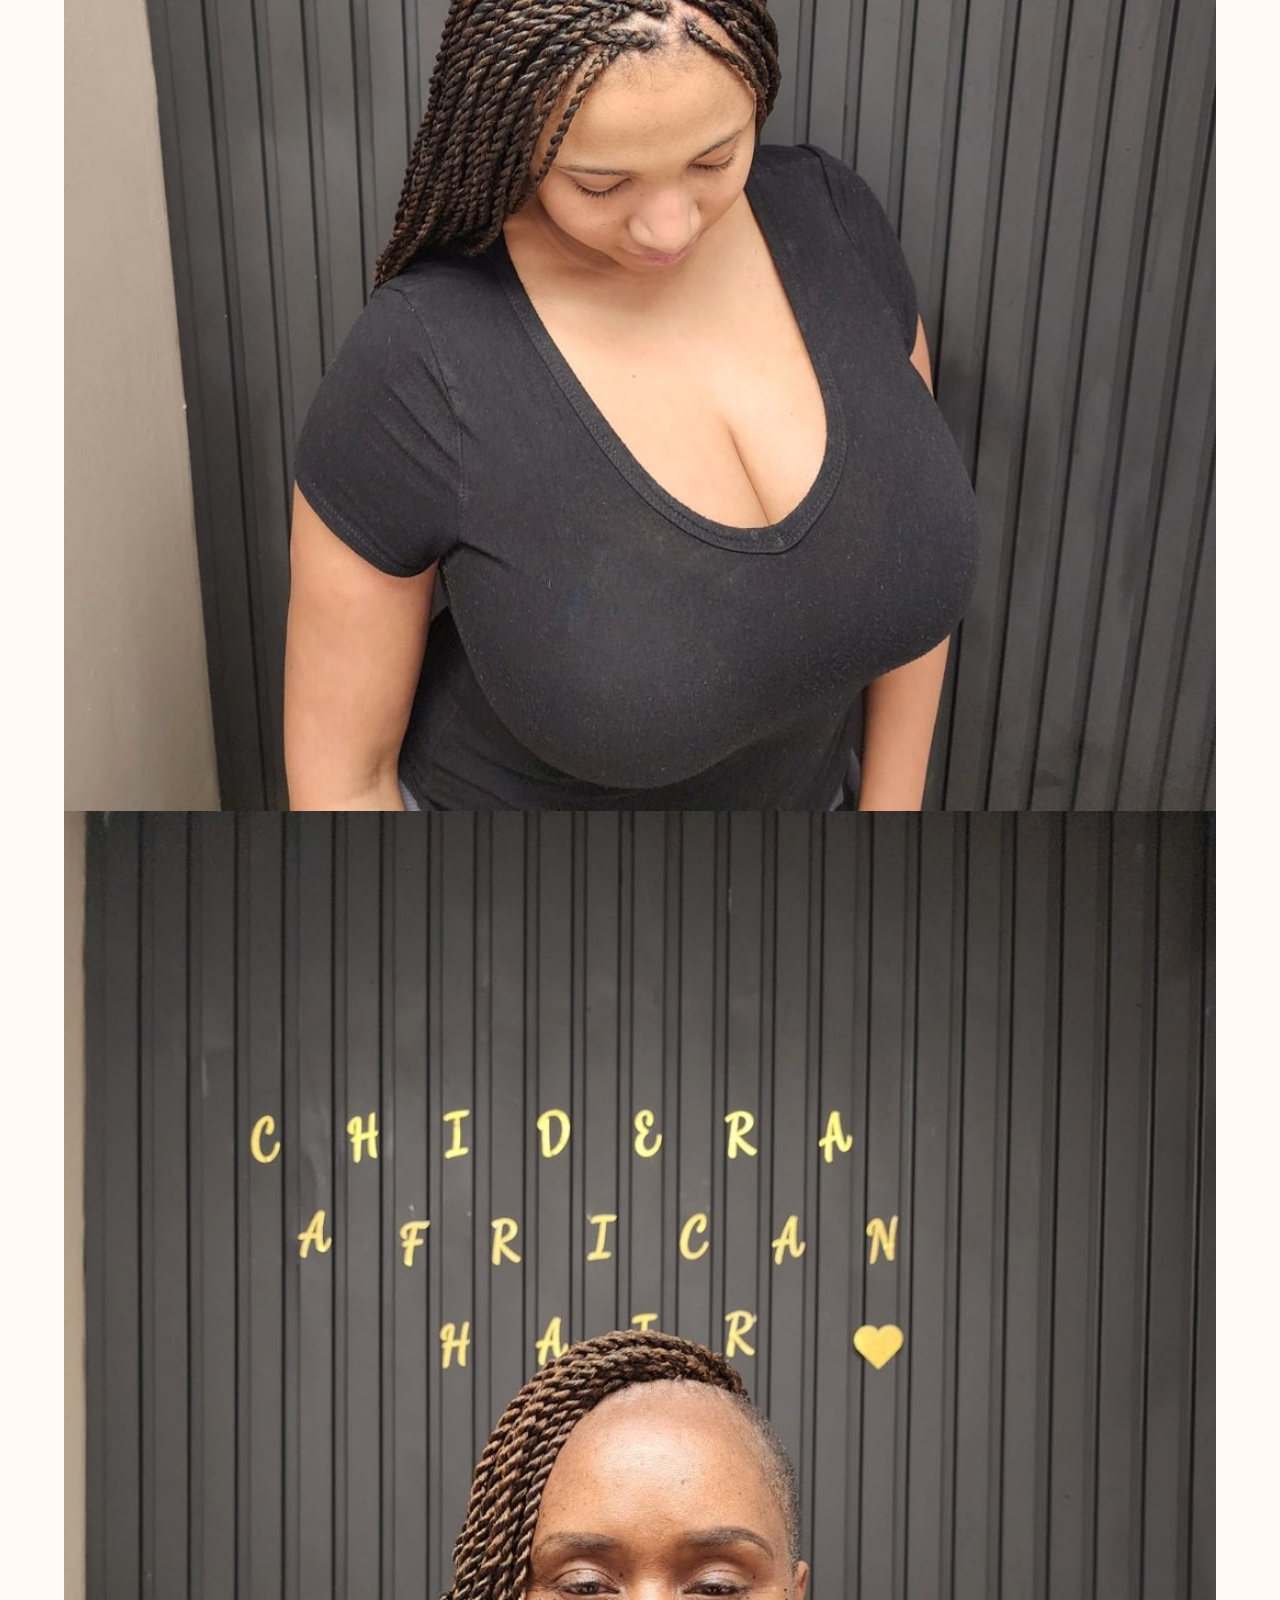
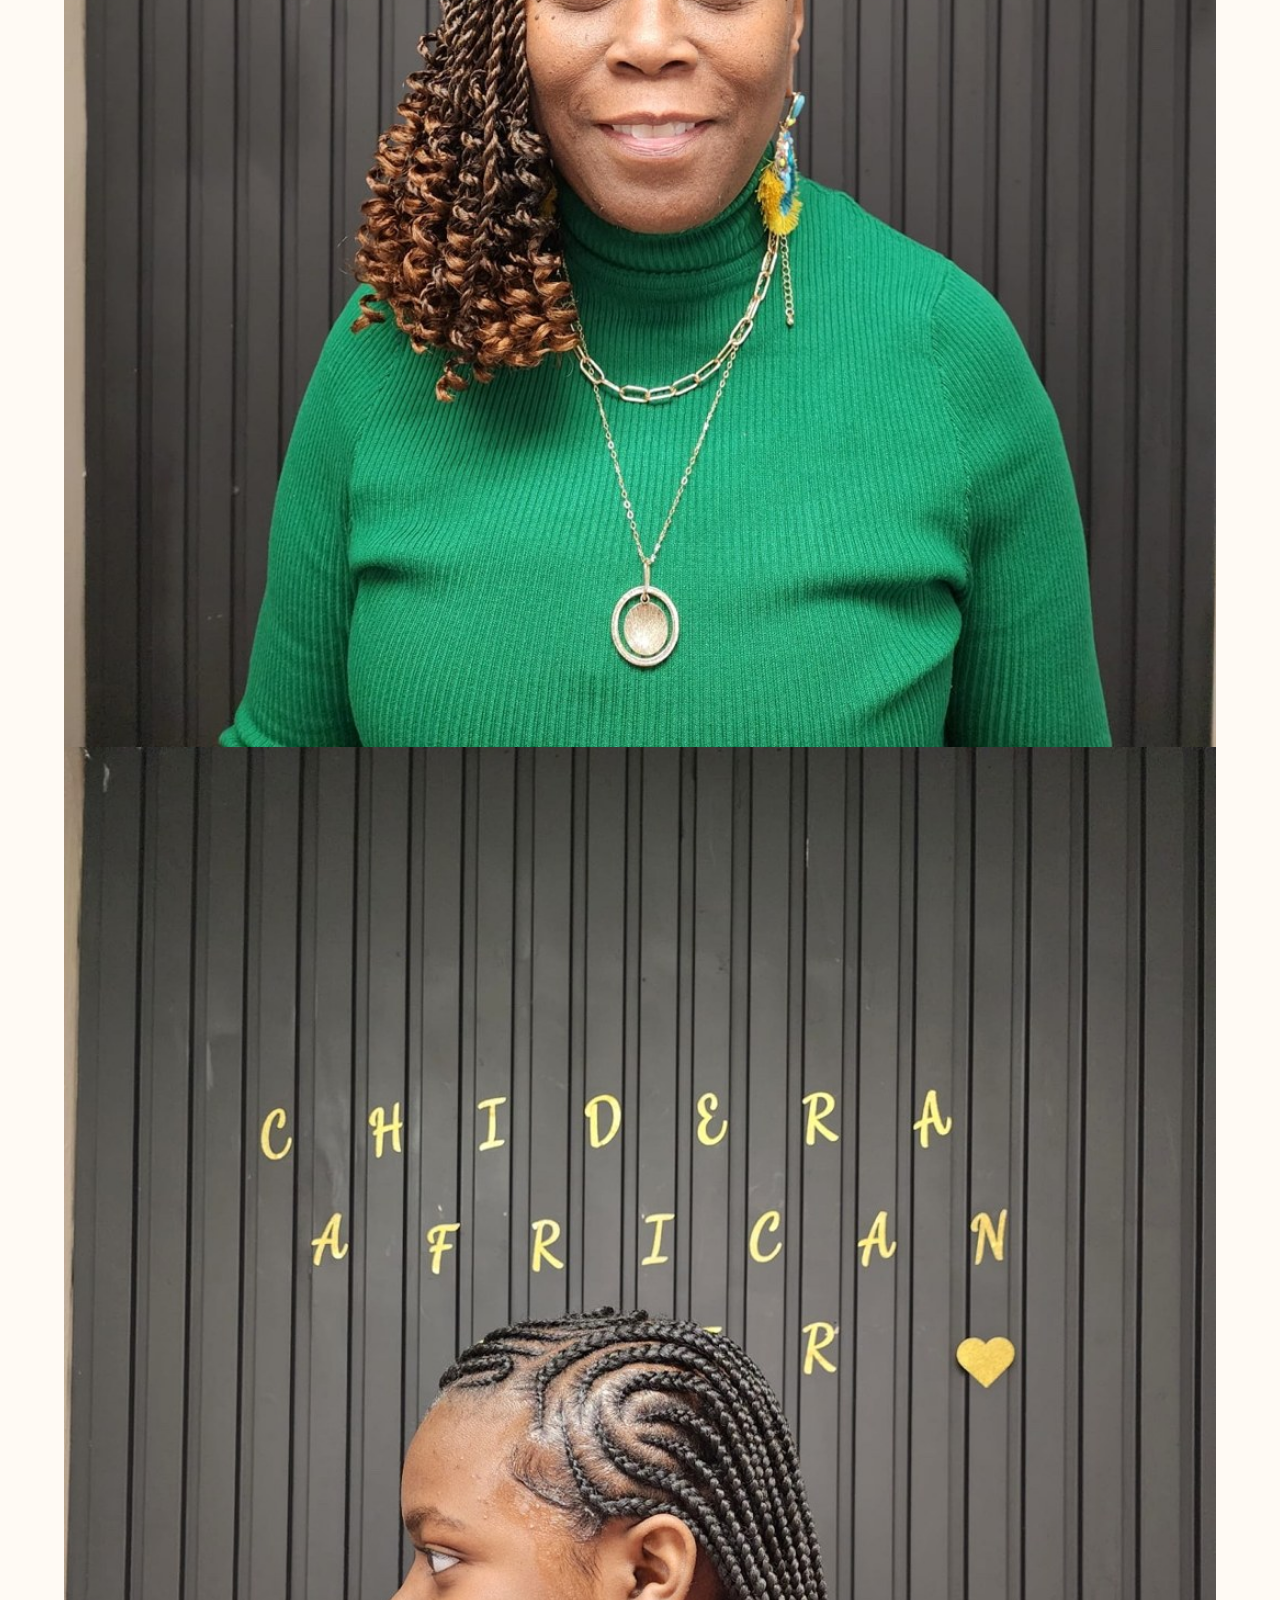
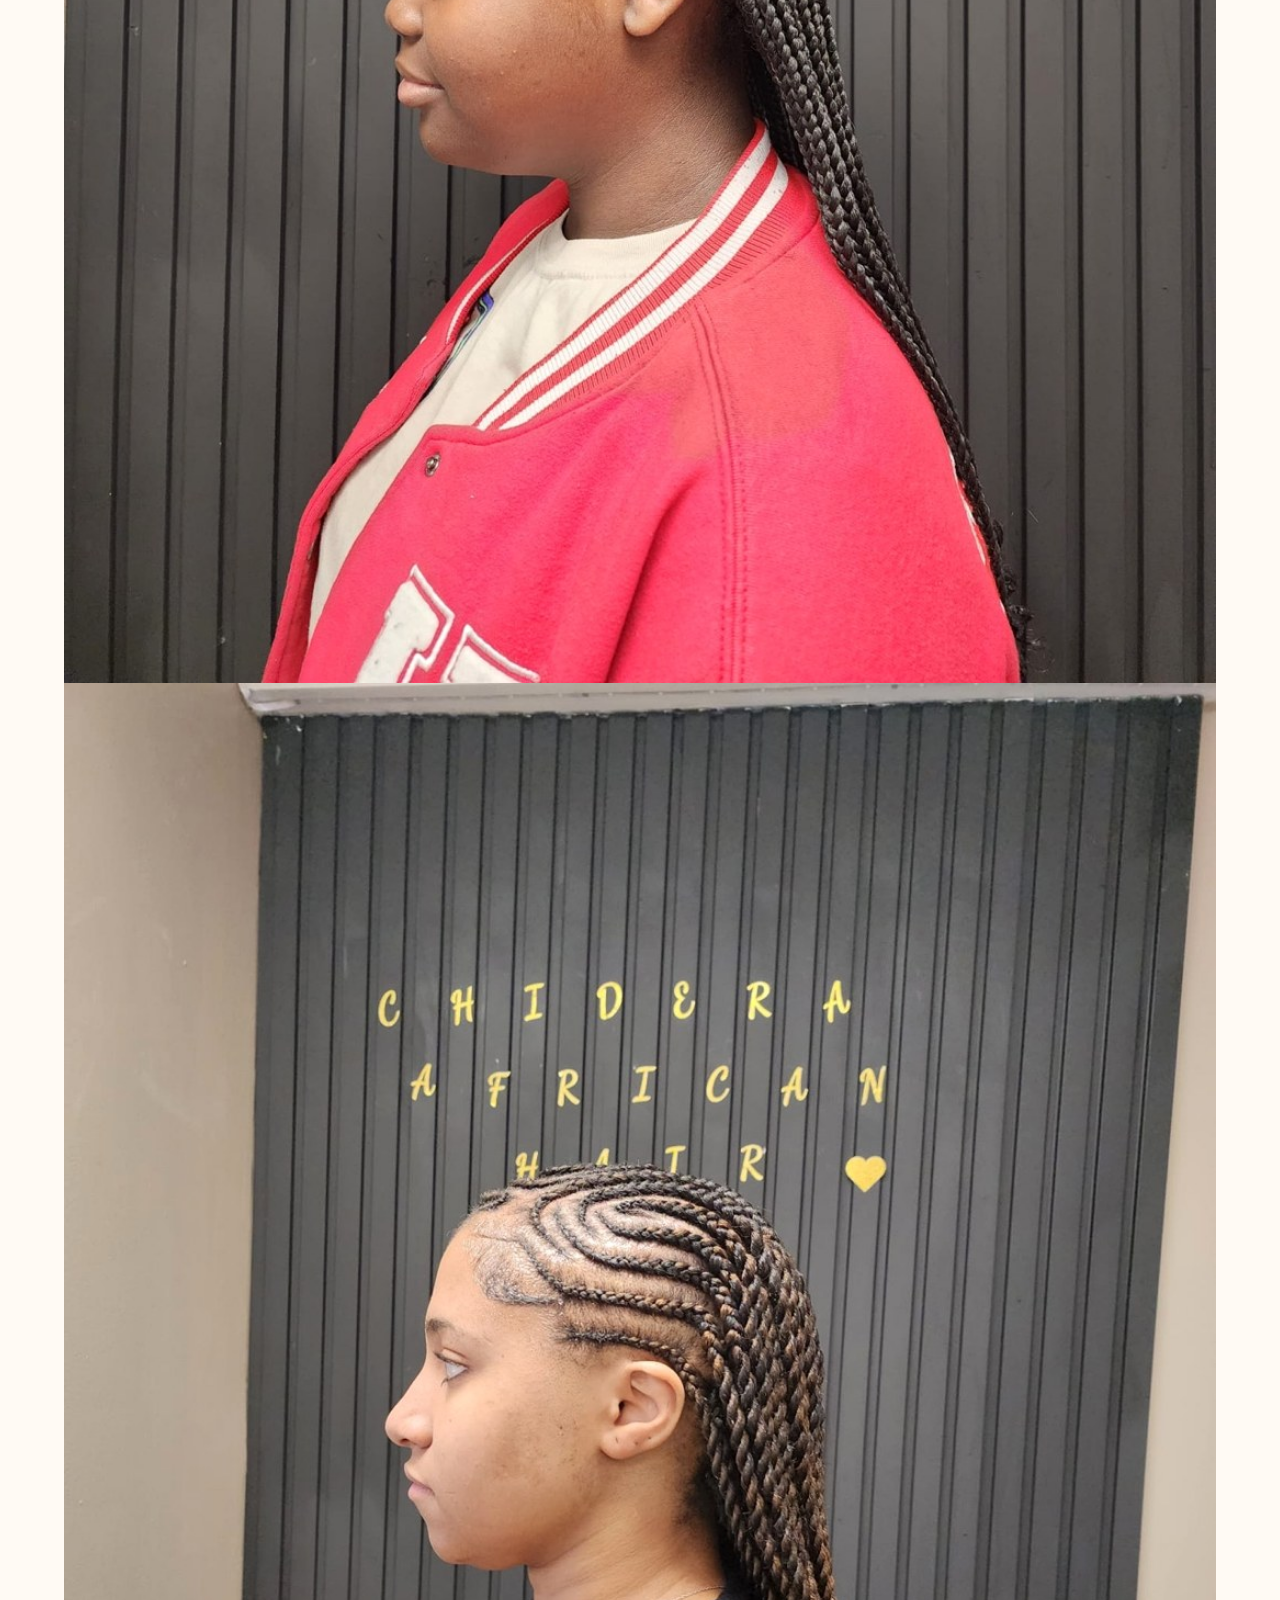
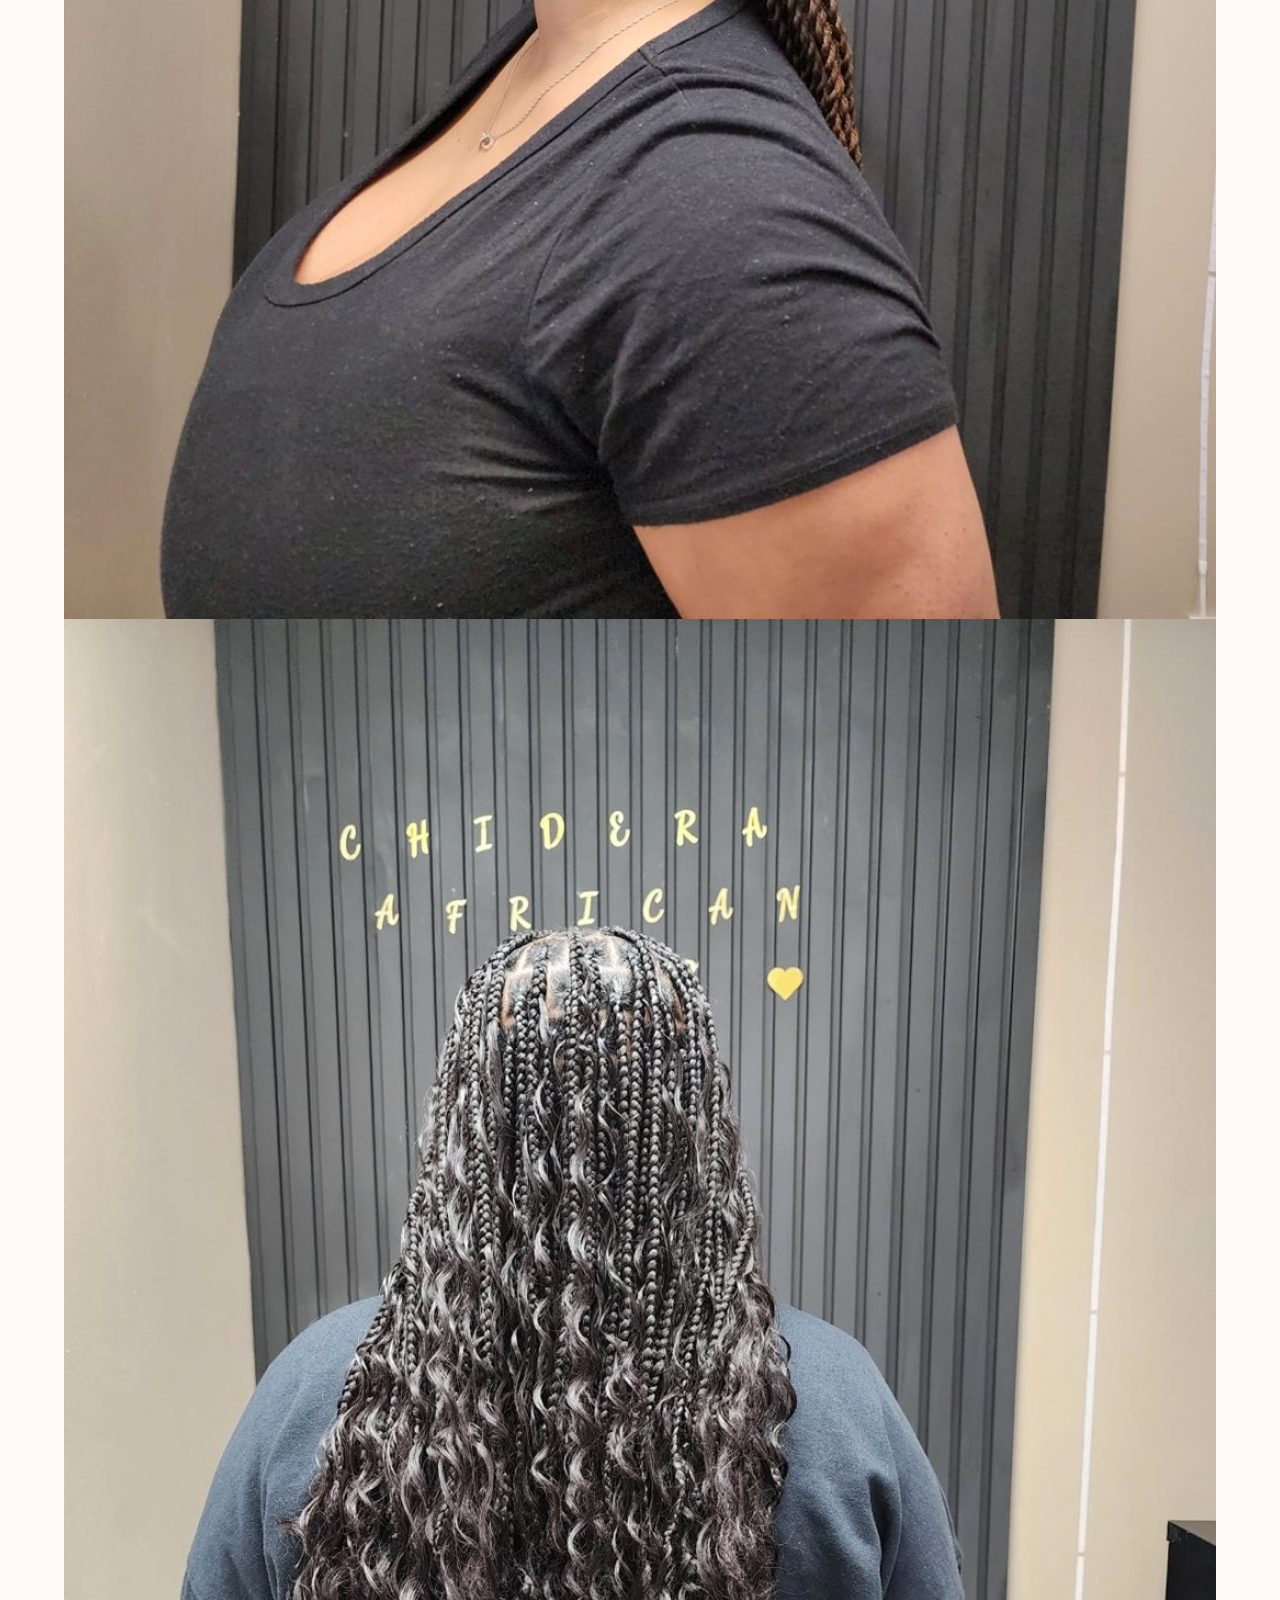
==== commit 9b26736c: "Update Index.html.html" ====
--- a/Index.html.html
+++ b/Index.html.html
@@ -95,23 +95,40 @@
   </section>
 
   <section id="booking" class="section booking">
-    <div>
-      <p class="eyebrow">Appointments & walk-ins</p>
-      <h2>Reserve your style</h2>
-      <p>A <strong>$50 non-refundable deposit</strong> is required to secure an appointment. Walk-ins are welcome based on availability.</p>
-            <p>Hair washing is available for an additional <strong>$20</strong>.</p>
-      <div class="actions">
-        <a class="btn gold" href="sms:+14104537635?&body=Hello%20CHIDERA%2C%20I%20would%20like%20to%20book%20an%20appointment.">Text to Book</a>
-        <a class="btn outline dark" href="tel:+14104537635">Call 410-453-7635</a>
-      </div>
+  <div>
+    <p class="eyebrow">Appointments & walk-ins</p>
+    <h2>Reserve your style</h2>
+
+    <p>
+      <strong>A $50 non-refundable deposit is required to secure your appointment.</strong><br>
+      Walk-ins are welcome based on availability.
+    </p>
+
+    <p>
+      Hair washing is available for an additional
+      <strong>$20</strong>.
+    </p>
+
+    <div class="actions">
+      <a class="btn gold" href="sms:+14104537635?&body=Hello%20CHIDERA%2C%20I%20would%20like%20to%20book%20an%20appointment.">Text to Book</a>
+
+      <a class="btn outline dark" href="tel:+14104537635">
+        Call 410-453-7635
+      </a>
     </div>
-    <aside>
-      <h3>Accepted payments</h3>
-      <p>Cash • Zelle • Cash App • Apple Pay</p>
-      <h3>Languages</h3>
-      <p>English</p>
-      <h3>Children</h3>
-      <p>Children ages 7 and older are welcome.</p>
+  </div>
+
+  <aside>
+    <h3>Accepted payments</h3>
+    <p>Cash • Zelle • Cash App • Apple Pay</p>
+
+    <h3>Languages</h3>
+    <p>English</p>
+
+    <h3>Children</h3>
+    <p>Children ages 7 and older are welcome.</p>
+  </aside>
+</section>
     </aside>
   </section>
 
--- a/styles.css
+++ b/styles.css
@@ -1,76 +1,13 @@
-
-:root{
-  --black:#111111; --gold:#c8a24c; --ivory:#f7f4ee; --cocoa:#8b5e3c; --white:#fff;
-}
-*{box-sizing:border-box}
-html{scroll-behavior:smooth}
-body{margin:0;background:var(--ivory);color:#1a1a1a;font-family:Montserrat,Arial,sans-serif;line-height:1.6}
-h1,h2,h3{font-family:"Playfair Display",Georgia,serif;line-height:1.15;margin:0 0 .8rem}
-h1{font-size:clamp(3rem,8vw,6.5rem);max-width:900px}
-h2{font-size:clamp(2.2rem,5vw,4.2rem)}
-a{color:inherit}
-.nav{height:86px;display:flex;align-items:center;justify-content:space-between;padding:10px 5vw;background:rgba(17,17,17,.97);position:sticky;top:0;z-index:30;border-bottom:1px solid rgba(200,162,76,.35)}
-.brand img{width:280px;max-height:68px;display:block}
-.nav nav{display:flex;gap:1.5rem}
-.nav nav a{color:var(--ivory);text-decoration:none;font-size:.9rem;text-transform:uppercase;letter-spacing:1px}
-.menu{display:none;background:none;border:0;color:var(--gold);font-size:2rem}
-.hero{position:relative;min-height:calc(100vh - 86px);display:grid;align-items:end;overflow:hidden;background:#000}
-.hero>img{position:absolute;inset:0;width:100%;height:100%;object-fit:cover;object-position:center 25%}
-.hero-overlay{position:absolute;inset:0;background:linear-gradient(90deg,rgba(0,0,0,.82) 0%,rgba(0,0,0,.48) 50%,rgba(0,0,0,.12) 100%)}
-.hero-copy{position:relative;z-index:2;color:#fff;padding:8vw 6vw 10vw;max-width:1050px}
-.hero-copy p:not(.eyebrow){font-size:clamp(1.05rem,2vw,1.4rem);max-width:690px}
-.eyebrow{text-transform:uppercase;letter-spacing:4px;color:var(--gold);font-weight:700;font-size:.78rem}
-.actions{display:flex;gap:1rem;flex-wrap:wrap;margin-top:2rem}
-.btn{display:inline-block;padding:14px 22px;border-radius:2px;text-decoration:none;font-weight:700;text-transform:uppercase;letter-spacing:1px;font-size:.82rem}
-.btn.gold{background:var(--gold);color:#111}
-.btn.outline{border:1px solid var(--ivory);color:var(--ivory)}
-.btn.outline.dark{border-color:#111;color:#111}
-.intro,.section{padding:90px 6vw}
-.intro{text-align:center;max-width:1050px;margin:auto}
-.intro p:not(.eyebrow){max-width:850px;margin:0 auto 2rem;font-size:1.08rem}
-.chips{display:flex;justify-content:center;gap:.7rem;flex-wrap:wrap}
-.chips span{border:1px solid rgba(17,17,17,.2);padding:.55rem .9rem;border-radius:50px;background:white}
-.section-heading{max-width:850px;margin-bottom:2.5rem}
-.service-grid{display:grid;grid-template-columns:repeat(3,1fr);gap:1px;background:rgba(200,162,76,.4);border:1px solid rgba(200,162,76,.4)}
-.service-grid article{background:#111;color:#f7f4ee;padding:2rem;min-height:220px}
-.service-grid h3{color:var(--gold);font-size:1.7rem}
-.gallery-section{background:#111;color:var(--ivory)}
-.gallery{columns:4 260px;column-gap:14px}
-.gallery img{width:100%;display:block;margin:0 0 14px;break-inside:avoid;cursor:zoom-in;transition:transform .25s ease}
-.gallery img:hover{transform:scale(1.015)}
-.pricing{text-align:center}
-.pricing .section-heading{margin-left:auto;margin-right:auto}
-.price-card{display:block;max-width:1050px;margin:auto;background:#111;padding:12px;border:1px solid var(--gold)}
-.price-card img{display:block;width:100%;height:auto}
-.booking{display:grid;grid-template-columns:1.5fr .8fr;gap:3rem;background:#efe7da}
-.booking aside{background:#111;color:var(--ivory);padding:2rem;border-top:4px solid var(--gold)}
-.booking aside h3{color:var(--gold);margin-top:1rem}
-.contact{display:grid;grid-template-columns:1fr 1fr;gap:3rem;background:#111;color:var(--ivory)}
-.contact h2,.contact h3{color:var(--gold)}
-.hours p{display:flex;justify-content:space-between;gap:1rem;padding:.9rem 0;border-bottom:1px solid rgba(255,255,255,.14)}
-footer{background:#080808;color:#ccc;text-align:center;padding:38px 20px 90px}
-footer img{width:280px;max-width:90%;margin-bottom:1rem}
-.mobile-bar{display:none}
-@media(max-width:900px){
-  .nav nav{display:none;position:absolute;top:86px;left:0;right:0;background:#111;padding:1.4rem 6vw;flex-direction:column}
-  .nav nav.open{display:flex}
-  .menu{display:block}
-  .brand img{width:225px}
-  .service-grid{grid-template-columns:1fr 1fr}
-  .booking,.contact{grid-template-columns:1fr}
-}
-@media(max-width:600px){
-  .nav{height:74px}
-  .nav nav{top:74px}
-  .brand img{width:190px}
-  .hero{min-height:78vh}
-  .hero>img{object-position:58% center}
-  .hero-copy{padding:22vh 6vw 8vh}
-  .intro,.section{padding:65px 6vw}
-  .service-grid{grid-template-columns:1fr}
-  .service-grid article{min-height:auto}
-  .gallery{columns:2 140px}
-  .mobile-bar{position:fixed;display:grid;grid-template-columns:repeat(3,1fr);left:0;right:0;bottom:0;background:#111;z-index:50;border-top:1px solid var(--gold)}
-  .mobile-bar a{text-align:center;color:var(--ivory);text-decoration:none;padding:14px 8px;font-weight:700}
-  .mobile-bar a:last-child{background:var(--gold);color:#111}
-}
+:root{--black:#080806;--black2:#11100d;--cream:#f3ede3;--gold:#c99b3f;--gold2:#e0bd72;--paper:#fffaf4;--ink:#211d18;--muted:#6d655c;--line:rgba(201,155,63,.35)}
+*{box-sizing:border-box}html{scroll-behavior:smooth}body{margin:0;background:var(--paper);color:var(--ink);font-family:Montserrat,Arial,sans-serif;line-height:1.55}img{display:block;width:100%}a{color:inherit;text-decoration:none}
+.site-header{height:92px;background:#050504;color:#fff;display:flex;align-items:center;justify-content:space-between;padding:0 clamp(1rem,4vw,4rem);position:sticky;top:0;z-index:50;border-bottom:1px solid var(--line)}.brand{display:flex;align-items:center;gap:1rem}.brand-mark{width:58px;height:58px;border:2px solid var(--gold);border-radius:50%;display:grid;place-items:center;color:var(--gold);font:700 2rem 'Cormorant Garamond';position:relative}.brand-mark:after{content:"♛";position:absolute;top:1px;font-size:.62rem}.brand strong{display:block;font:600 2rem 'Cormorant Garamond';letter-spacing:.08em}.brand small{display:block;color:var(--gold);font:500 1.05rem 'Cormorant Garamond'}nav{display:flex;align-items:center;gap:1.8rem;text-transform:uppercase;font-size:.72rem;font-weight:700}nav a:hover{color:var(--gold)}.nav-cta{border:1px solid var(--gold);padding:.85rem 1.1rem}.menu-toggle{display:none;background:none;border:1px solid #777;color:#fff;padding:.5rem .75rem}
+.hero{min-height:620px;display:grid;grid-template-columns:1fr 1fr;background:#090806;color:#fff}.hero-copy{padding:clamp(4rem,7vw,7rem) clamp(1.4rem,4vw,4rem);display:flex;flex-direction:column;justify-content:center;background:radial-gradient(circle at 80% 50%,rgba(201,155,63,.09),transparent 35%),#090806}.hero h1{font:600 clamp(3.4rem,6vw,6.4rem)/.9 'Cormorant Garamond';margin:0 0 1.5rem}.hero h1 em{font-style:normal;color:var(--gold)}.hero-copy>p:not(.eyebrow){font-size:1.05rem;color:#ddd;max-width:600px}.hero-photo img{height:100%;object-fit:cover;object-position:center 22%}.eyebrow{text-transform:uppercase;letter-spacing:.18em;font-weight:700;font-size:.7rem;color:var(--gold);margin:0 0 .8rem}.actions{display:flex;gap:.8rem;flex-wrap:wrap;margin-top:2rem}.button{display:inline-flex;align-items:center;justify-content:center;min-height:49px;padding:.8rem 1.25rem;border:1px solid transparent;text-transform:uppercase;letter-spacing:.07em;font-size:.72rem;font-weight:700;transition:.25s}.button:hover{transform:translateY(-2px)}.gold{background:var(--gold);color:#080806}.outline{border-color:var(--gold);color:#fff}.black{background:#111;color:#fff}.outline-dark{border-color:#222;color:#222}.outline-gold{border-color:var(--gold);color:var(--gold)}
+.quick-info{display:grid;grid-template-columns:repeat(4,1fr);background:#0d0c09;color:#fff;border-top:1px solid var(--line);border-bottom:1px solid var(--line)}.quick-info article{text-align:center;padding:2.2rem 1.3rem;border-right:1px solid var(--line)}.quick-info article:last-child{border-right:0}.quick-info .icon{width:48px;height:48px;margin:0 auto 1rem;border-radius:50%;display:grid;place-items:center;background:var(--gold);color:#070604;font-size:1.3rem}.quick-info h3{margin:.2rem 0 .7rem;color:var(--gold);text-transform:uppercase;font-size:.75rem;letter-spacing:.08em}.quick-info a{display:block;margin:.2rem 0}.quick-info p{margin:0;color:#ddd;font-size:.85rem}.walkin{height:68px;background:var(--cream);display:flex;align-items:center;justify-content:center;gap:1rem;text-transform:uppercase;letter-spacing:.12em}.walkin span{width:60px;height:1px;background:var(--gold)}.walkin b{color:var(--gold)}
+.section{padding:clamp(5rem,8vw,8rem) clamp(1.2rem,5vw,5rem)}.services,.gallery{background:#090806;color:#fff}.heading{text-align:center;max-width:900px;margin:0 auto 3rem}.heading h2,.pricing h2,.visit h2{font:600 clamp(2.7rem,5vw,4.8rem)/.95 'Cormorant Garamond';margin:.2rem 0}.service-grid{display:grid;grid-template-columns:repeat(6,1fr);gap:1rem}.service-grid img{height:270px;object-fit:cover}.service-grid h3{font:600 1.45rem 'Cormorant Garamond';color:var(--gold);margin:.8rem 0 .2rem}.service-grid p{font-size:.77rem;color:#d3cec5;margin:0}.center{text-align:center;margin-top:3rem}
+.gallery{border-top:1px solid var(--line)}.gallery-grid{display:grid;grid-template-columns:repeat(4,1fr);gap:.75rem}.gallery-grid button{border:0;padding:0;background:#222;cursor:zoom-in;overflow:hidden}.gallery-grid img{height:300px;object-fit:cover;transition:.4s}.gallery-grid button:hover img{transform:scale(1.035)}
+.pricing{background:var(--cream);display:grid;grid-template-columns:.8fr 1.2fr;gap:6vw;align-items:center}.pricing p:not(.eyebrow){color:var(--muted);max-width:560px}.price-sheet{border:0;padding:0;background:none;box-shadow:0 24px 70px rgba(0,0,0,.22);cursor:zoom-in}
+.visit{display:grid;grid-template-columns:1fr 1fr;gap:7vw;align-items:center}.salon-photo img{height:min(75vh,760px);object-fit:cover}.visit address{font:500 1.45rem/1.5 'Cormorant Garamond';font-style:normal}.phone-list{display:flex;flex-direction:column;gap:.25rem;margin-top:1rem;color:var(--gold);font-weight:700}
+footer{background:#070604;color:#ddd;padding:4rem clamp(1.2rem,5vw,5rem) 2rem;display:grid;grid-template-columns:1.4fr 1fr 1fr 1fr;gap:3rem;border-top:1px solid var(--line);font-size:.8rem}footer h3{color:var(--gold);text-transform:uppercase;letter-spacing:.08em;font-size:.76rem}footer a{display:block;margin:.35rem 0}footer small{grid-column:1/-1;text-align:center;border-top:1px solid #29261f;padding-top:1.2rem;color:#777}.footer-brand p{color:#aaa}
+#lightbox{width:min(94vw,1000px);max-height:92vh;border:0;padding:0;background:transparent;overflow:visible}#lightbox::backdrop{background:rgba(0,0,0,.92)}#lightbox img{max-height:88vh;object-fit:contain}.close-lightbox{position:absolute;right:0;top:-2.7rem;background:none;border:0;color:#fff;font-size:2rem;cursor:pointer}
+@media(max-width:1100px){.service-grid{grid-template-columns:repeat(3,1fr)}.gallery-grid{grid-template-columns:repeat(3,1fr)}nav{gap:1rem}.quick-info{grid-template-columns:repeat(2,1fr)}.quick-info article:nth-child(2){border-right:0}}
+@media(max-width:760px){.site-header{height:78px}.brand-mark{width:45px;height:45px}.brand strong{font-size:1.4rem}.brand small{font-size:.8rem}.menu-toggle{display:block}nav{display:none;position:absolute;top:78px;left:0;right:0;background:#050504;padding:1.2rem;flex-direction:column;align-items:stretch}nav.open{display:flex}.hero{grid-template-columns:1fr}.hero-photo{order:-1}.hero-photo img{height:440px}.hero-copy{padding:3.7rem 1.25rem}.hero h1{font-size:3.65rem}.quick-info{grid-template-columns:1fr}.quick-info article{border-right:0;border-bottom:1px solid var(--line)}.walkin{font-size:.72rem}.walkin span{width:28px}.service-grid{grid-template-columns:1fr 1fr}.gallery-grid{grid-template-columns:1fr 1fr}.gallery-grid img{height:220px}.pricing,.visit{grid-template-columns:1fr}.section{padding-top:4.5rem;padding-bottom:4.5rem}footer{grid-template-columns:1fr;text-align:center}.footer-brand .brand{justify-content:center}footer small{grid-column:auto}}
